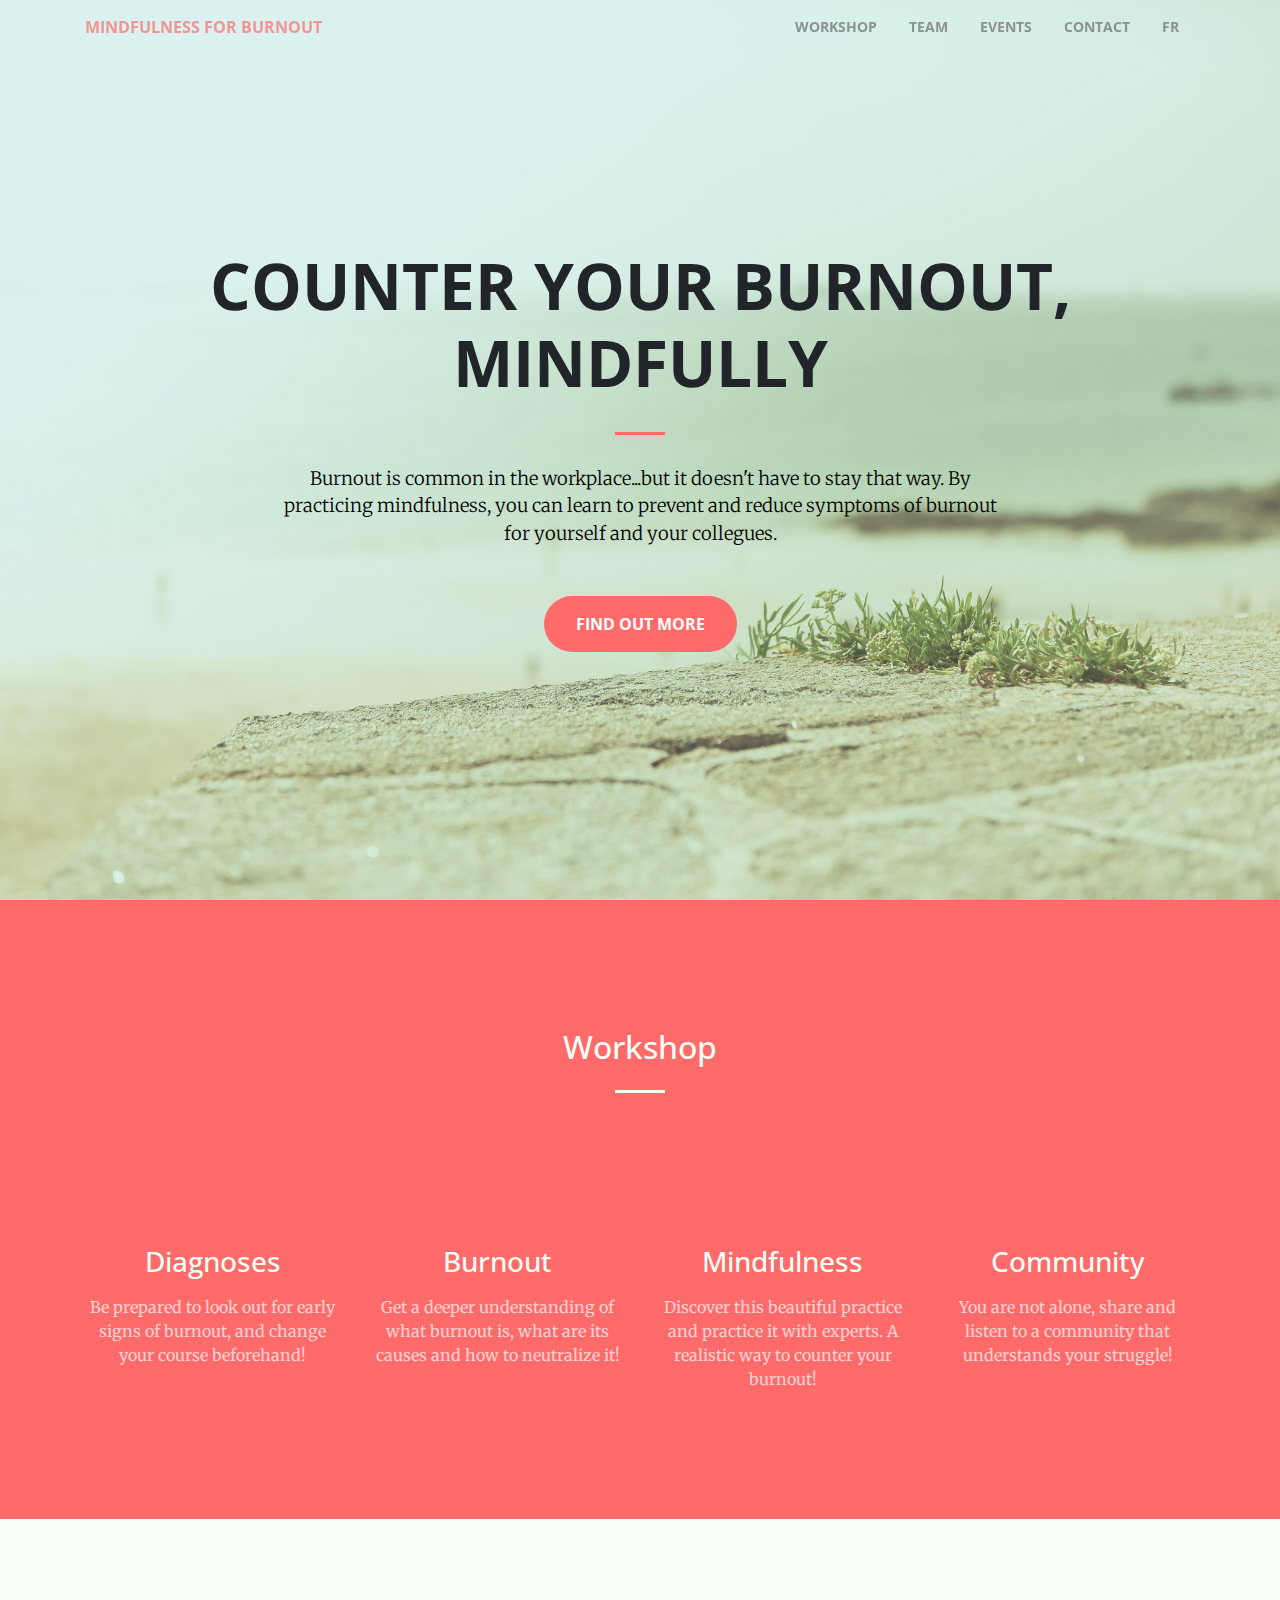
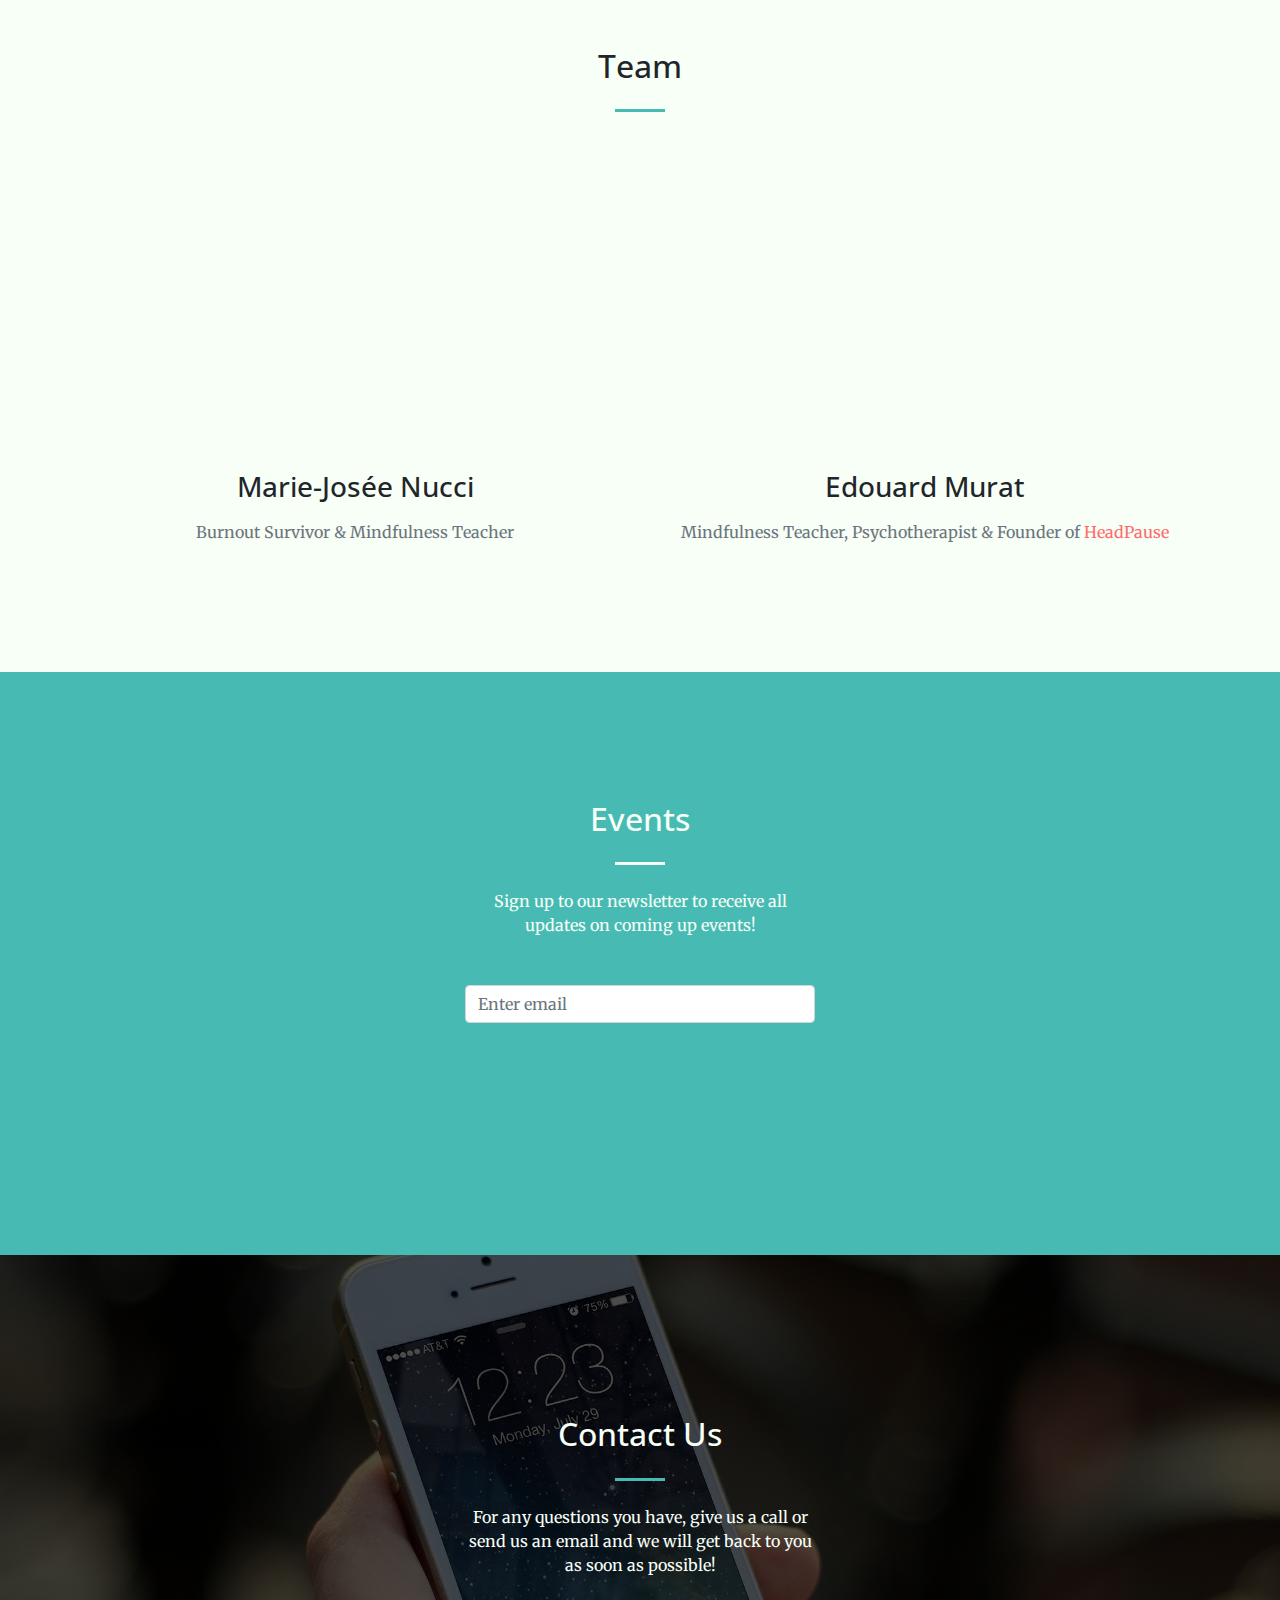
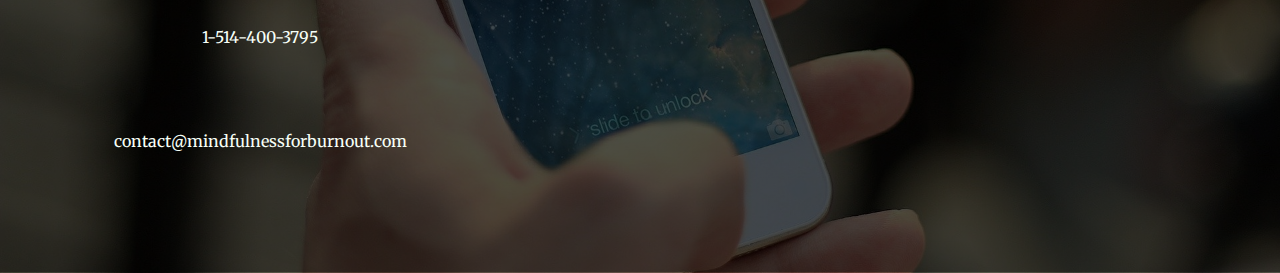
==== index-en.html @ 1970e6e6 "load team images async" ====
<!DOCTYPE html>
<html lang="en">

  <head>

    <meta charset="utf-8">
    <meta name="viewport" content="width=device-width, initial-scale=1, shrink-to-fit=no">
    <meta name="description" content="">
    <meta name="author" content="">

    <title>Mindfulness for Burnout</title>

    <!-- Bootstrap core CSS -->
    <link href="vendor/bootstrap/css/bootstrap.min.css" rel="stylesheet">

    <!- FontAwesome core CSS-->
    <link href="vendor/font-awesome/css/fontawesome-all.min.css" rel="stylesheet">

    <!-- Custom fonts for this template -->
    <link href='https://fonts.googleapis.com/css?family=Open+Sans:300italic,400italic,600italic,700italic,800italic,400,300,600,700,800' rel='stylesheet' type='text/css'>
    <link href='https://fonts.googleapis.com/css?family=Merriweather:400,300,300italic,400italic,700,700italic,900,900italic' rel='stylesheet' type='text/css'>

    <!-- Plugin CSS -->
    <link href="vendor/magnific-popup/magnific-popup.css" rel="stylesheet">

    <!-- Custom styles for this template -->
    <link href="css/all.min.css" rel="stylesheet">

  </head>

  <body id="page-top">

    <!-- Navigation -->
    <nav class="navbar navbar-expand-lg navbar-light fixed-top" id="mainNav">
      <div class="container">
        <a class="navbar-brand js-scroll-trigger" href="#page-top">Mindfulness For Burnout</a>
        <button class="navbar-toggler navbar-toggler-right" type="button" data-toggle="collapse" data-target="#navbarResponsive" aria-controls="navbarResponsive" aria-expanded="false" aria-label="Toggle navigation">
          <span class="navbar-toggler-icon"></span>
        </button>
        <div class="collapse navbar-collapse" id="navbarResponsive">
          <ul class="navbar-nav ml-auto">
            <li class="nav-item">
              <a class="nav-link js-scroll-trigger" href="#workshop">Workshop</a>
            </li>
            <li class="nav-item">
              <a class="nav-link js-scroll-trigger" href="#team">Team</a>
            </li>
            <li class="nav-item">
              <a class="nav-link js-scroll-trigger" href="#events">Events</a>
            </li>
            <li class="nav-item">
              <a class="nav-link js-scroll-trigger" href="#contact">Contact</a>
            </li>
            <li class="nav-item">
              <a class="nav-link js-scroll-trigger" href="/index.html">fr</a>
            </li>
          </ul>
        </div>
      </div>
    </nav>

    <header class="masthead text-center d-flex">
      <div class="container my-auto">
        <div class="row">
          <div class="col-lg-10 mx-auto">
            <h1 class="text-uppercase">
              <strong>Counter your burnout, mindfully</strong>
            </h1>
            <hr>
          </div>
          <div class="col-lg-8 mx-auto">
            <p class="mb-5 text-black">Burnout is common in the workplace...but it doesn't have to stay that way. By practicing mindfulness, you can learn to prevent and reduce symptoms of burnout for yourself and your collegues.</p>
            <a class="btn btn-primary btn-xl js-scroll-trigger sr-button" href="#workshop">Find Out More</a>
          </div>
        </div>
      </div>
    </header>

    <section id="workshop" class="bg-primary text-white">
      <div class="container">
        <div class="row">
          <div class="col-lg-12 text-center">
            <h2 class="section-heading">Workshop</h2>
            <hr class="my-4 light">
          </div>
        </div>
      </div>
      <div class="container">
        <div class="row">
          <div class="col-lg-3 col-md-6 text-center">
            <div class="service-box mt-5 mx-auto">
              <i class="fas fa-4x fa-diagnoses text-white mb-3 sr-icons"></i>
              <h3 class="mb-3">Diagnoses</h3>
              <p class="text-faded mb-0">Be prepared to look out for early signs of burnout, and change your course beforehand!</p>
            </div>
          </div>
          <div class="col-lg-3 col-md-6 text-center">
            <div class="service-box mt-5 mx-auto">
              <i class="fas fa-4x fa-burn text-white mb-3 sr-icons"></i>
              <h3 class="mb-3">Burnout</h3>
              <p class="text-faded mb-0">Get a deeper understanding of what burnout is, what are its causes and how to neutralize it!</p>
            </div>
          </div>
          <div class="col-lg-3 col-md-6 text-center">
            <div class="service-box mt-5 mx-auto">
              <i class="far fa-4x fa-dot-circle text-white mb-3 sr-icons"></i>
              <h3 class="mb-3">Mindfulness</h3>
              <p class="text-faded mb-0">Discover this beautiful practice and practice it with experts. A realistic way to counter your burnout!</p>
            </div>
          </div>
          <div class="col-lg-3 col-md-6 text-center">
            <div class="service-box mt-5 mx-auto">
              <i class="fas fa-4x fa-people-carry text-white mb-3 sr-icons"></i>
              <h3 class="mb-3">Community</h3>
              <p class="text-faded mb-0">You are not alone, share and listen to a community that understands your struggle!</p>
            </div>
          </div>
        </div>
      </div>
    </section>

    <section id="team" class="bg-light">
      <div class="container">
        <div class="row">
          <div class="col-lg-12 text-center">
            <h2 class="section-heading">Team</h2>
            <hr class="my-4 blue">
          </div>
        </div>
      </div>
      <div class="container">
        <div class="row">
          <div class="col-lg-6 text-center">
            <div class="mt-5 mx-auto">
              <img data-src="/img/team/marie-josee.jpg" class="lazyload mb-3 w-50 img-fluid rounded-circle sr-image"/>
              <h3 class="mb-3">Marie-Josée Nucci</h3>
              <p class="text-muted mb-0">Burnout Survivor & Mindfulness Teacher</p>
            </div>
          </div>
          <div class="col-lg-6 text-center">
            <div class="mt-5 mx-auto">
              <img data-src="/img/team/edouard.jpg" class="lazyload mb-3 w-50 img-fluid rounded-circle sr-image"/>
              <h3 class="mb-3">Edouard Murat</h3>
              <p class="text-muted mb-0">Mindfulness Teacher, Psychotherapist & Founder of <a href="https://www.headpause.com/index-en.html">HeadPause</a></p>
            </div>
          </div>
        </div>
      </div>
    </section>

    <section id="events" class="bg-blue text-white">
      <div class="container">
        <div class="row">
          <div class="col-lg-12 text-center">
            <h2 class="section-heading">Events</h2>
            <hr class="light my-4">
          </div>
        </div>
      </div>
      <div class="container">
        <div class="row">
          <div class="col-lg-4 mx-auto text-center">
            <form action="https://mindfulnessforburnout.us18.list-manage.com/subscribe/post?u=c93d64f5e05fe87773b7cc2e2&amp;id=0ba0c166b6" method="post" id="mc-embedded-subscribe-form" name="mc-embedded-subscribe-form" class="validate" target="_blank" novalidate>
              <div id="mc_embed_signup">
                <p class="mb-5">Sign up to our newsletter to receive all updates on coming up events!</p>
                <input type="email" value="" name="EMAIL" class="form-control mb-5" id="mce-EMAIL" placeholder="Enter email" required>
                <button type="submit" class="btn btn-light btn-xl sr-subscribe" name="suscribe" id="mc-embedded-subscribe">Subscribe</a>
              </div>
            </form>
          </div>
        </div>
      </div>
    </section>

    <section id="contact" class="footer bg-dark text-white">
      <div class="container">
        <div class="row">
          <div class="col-lg-4 mx-auto text-center">
            <h2 class="section-heading">Contact Us</h2>
            <hr class="my-4 blue">
            <p class="mb-5">For any questions you have, give us a call or send us an email and we will get back to you as soon as possible!</p>
          </div>
        </div>
        <div class="row">
          <script src="https://communicate.com/button.js" id="communicateJs" type="text/javascript"></script>
          <script type="text/javascript" class="communicateButton" defer >
             communicateButton = {
              id : "MJGMR57"
              , label : "Contact us via voice!"
              , size : "large"
              , color : "gamma"
              }
          </script>
          <div class="col-lg-4 mr-auto text-center">
            <p>1-514-400-3795</p>
            <i class="fas fa-envelope-open fa-3x mb-3 sr-contact"></i>
            <p>
              <a class="text-white" href="mailto:contact@mindfulnessforburnout.com">contact@mindfulnessforburnout.com</a>
            </p>
          </div>
        </div>
      </div>
    </section>

    <!-- Bootstrap core JavaScript -->
    <script src="vendor/jquery/jquery.min.js"></script>
    <script src="vendor/bootstrap/js/bootstrap.bundle.min.js"></script>

    <!-- Plugin JavaScript -->
    <script src="vendor/jquery-easing/jquery.easing.min.js"></script>
    <script src="vendor/scrollreveal/scrollreveal.min.js"></script>
    <script src="vendor/magnific-popup/jquery.magnific-popup.min.js"></script>

    <!-- Custom scripts for this template -->
    <script src="js/all.min.js"></script>

  </body>

</html>
---- css/all.min.css ----
body,html{width:100%;height:100%}body{font-family:merriweather,helvetica neue,Arial,sans-serif}hr{max-width:50px;border-width:3px;border-color:#ff6b6b}hr.light{border-color:#f7fff7}hr.blue{border-color:#47bbb3}a{color:#ff6b6b;-webkit-transition:all .2s;-moz-transition:all .2s;transition:all .2s}a:hover{color:#ff6b6b}h1,h2,h3,h4,h5,h6{font-family:open sans,helvetica neue,Arial,sans-serif}.bg-primary{background-color:#ff6b6b!important}.bg-light{background-color:#f7fff7!important}.bg-dark{background-color:#434c55!important}.bg-blue{background-color:#47bbb3!important}.text-faded{color:rgba(255,255,255,.7)}section{padding:8rem 0}.section-heading{margin-top:0}::-moz-selection{color:#f7fff7;background:#434c55;text-shadow:none}::selection{color:#f7fff7;background:#434c55;text-shadow:none}img::selection{color:#f7fff7;background:transparent}img::-moz-selection{color:#f7fff7;background:transparent}#mainNav{border-bottom:1px solid rgba(33,37,41,.1);background-color:#f7fff7;font-family:open sans,helvetica neue,Arial,sans-serif;-webkit-transition:all .2s;-moz-transition:all .2s;transition:all .2s}#mainNav .navbar-brand{font-weight:700;font-size:1rem;text-transform:uppercase;color:#ff6b6b;font-family:open sans,helvetica neue,Arial,sans-serif}#mainNav .navbar-brand:focus,#mainNav .navbar-brand:hover{color:#ff6b6b}#mainNav .navbar-nav>li.nav-item>a.nav-link,#mainNav .navbar-nav>li.nav-item>a.nav-link:focus{font-size:.9rem;font-weight:700;text-transform:uppercase;color:#434c55}#mainNav .navbar-nav>li.nav-item>a.nav-link:hover,#mainNav .navbar-nav>li.nav-item>a.nav-link:focus:hover{color:#ff6b6b}#mainNav .navbar-nav>li.nav-item>a.nav-link.active,#mainNav .navbar-nav>li.nav-item>a.nav-link:focus.active{color:#ff6b6b!important;background-color:transparent}#mainNav .navbar-nav>li.nav-item>a.nav-link.active:hover,#mainNav .navbar-nav>li.nav-item>a.nav-link:focus.active:hover{background-color:transparent}@media(min-width:992px){#mainNav{border-color:transparent;background-color:transparent}#mainNav .navbar-brand{color:rgba(255,107,107,.7)}#mainNav .navbar-brand:focus,#mainNav .navbar-brand:hover{color:#ee4b28}#mainNav .navbar-nav>li.nav-item>a.nav-link{padding:.5rem 1rem}#mainNav .navbar-nav>li.nav-item>a.nav-link,#mainNav .navbar-nav>li.nav-item>a.nav-link:focus{color:rgba(107,107,107,.7)}#mainNav .navbar-nav>li.nav-item>a.nav-link:hover,#mainNav .navbar-nav>li.nav-item>a.nav-link:focus:hover{color:#ee4b28}#mainNav.navbar-shrink{border-bottom:1px solid rgba(33,37,41,.1);background-color:#f7fff7}#mainNav.navbar-shrink .navbar-brand{color:#ff6b6b}#mainNav.navbar-shrink .navbar-brand:focus,#mainNav.navbar-shrink .navbar-brand:hover{color:#ee4b28}#mainNav.navbar-shrink .navbar-nav>li.nav-item>a.nav-link,#mainNav.navbar-shrink .navbar-nav>li.nav-item>a.nav-link:focus{color:#434c55}#mainNav.navbar-shrink .navbar-nav>li.nav-item>a.nav-link:hover,#mainNav.navbar-shrink .navbar-nav>li.nav-item>a.nav-link:focus:hover{color:#ff6b6b}}header.masthead{padding-top:10rem;padding-bottom:calc(10rem - 56px);background:linear-gradient( rgba(71,187,179,.2),rgba(71,187,179,.2) ),url(../img/header.jpg);background-position:center center;-webkit-background-size:cover;-moz-background-size:cover;-o-background-size:cover;background-size:cover}header.masthead hr{margin-top:30px;margin-bottom:30px}header.masthead h1{font-size:2rem}header.masthead p{font-weight:300}@media(min-width:768px){header.masthead p{font-size:1.15rem}#mainNav.navbar-brand{font-size:1.25rem}}@media(min-width:992px){header.masthead{height:100vh;min-height:650px;padding-top:0;padding-bottom:0}header.masthead h1{font-size:3rem}}@media(min-width:1200px){header.masthead h1{font-size:4rem}}.footer{padding-top:10rem;padding-bottom:calc(10rem - 56px);background:linear-gradient( rgba(0,0,0,.7),rgba(0,0,0,.7) ),url(../img/footer.jpg);background-position:center center;-webkit-background-size:cover;-moz-background-size:cover;-o-background-size:cover;background-size:cover}.service-box{max-width:400px}.text-primary{color:#ff6b6b!important}.text-white{color:#f7fff7!important}.text-black{color:#000!important}.btn{font-weight:700;text-transform:uppercase;border:0;border-radius:300px!important;-webkit-appearance:button-bevel!important;font-family:open sans,helvetica neue,Arial,sans-serif}.btn-xl{padding:1rem 2rem}.btn-primary{background-color:#ff6b6b;border-color:#ff6b6b}.btn-primary:hover,.btn-primary:focus,.btn-primary:active{color:#f7fff7;background-color:#ee4b28!important}.btn-primary:active,.btn-primary:focus{box-shadow:0 0 0 .2rem rgba(240,95,64,.5)!important}
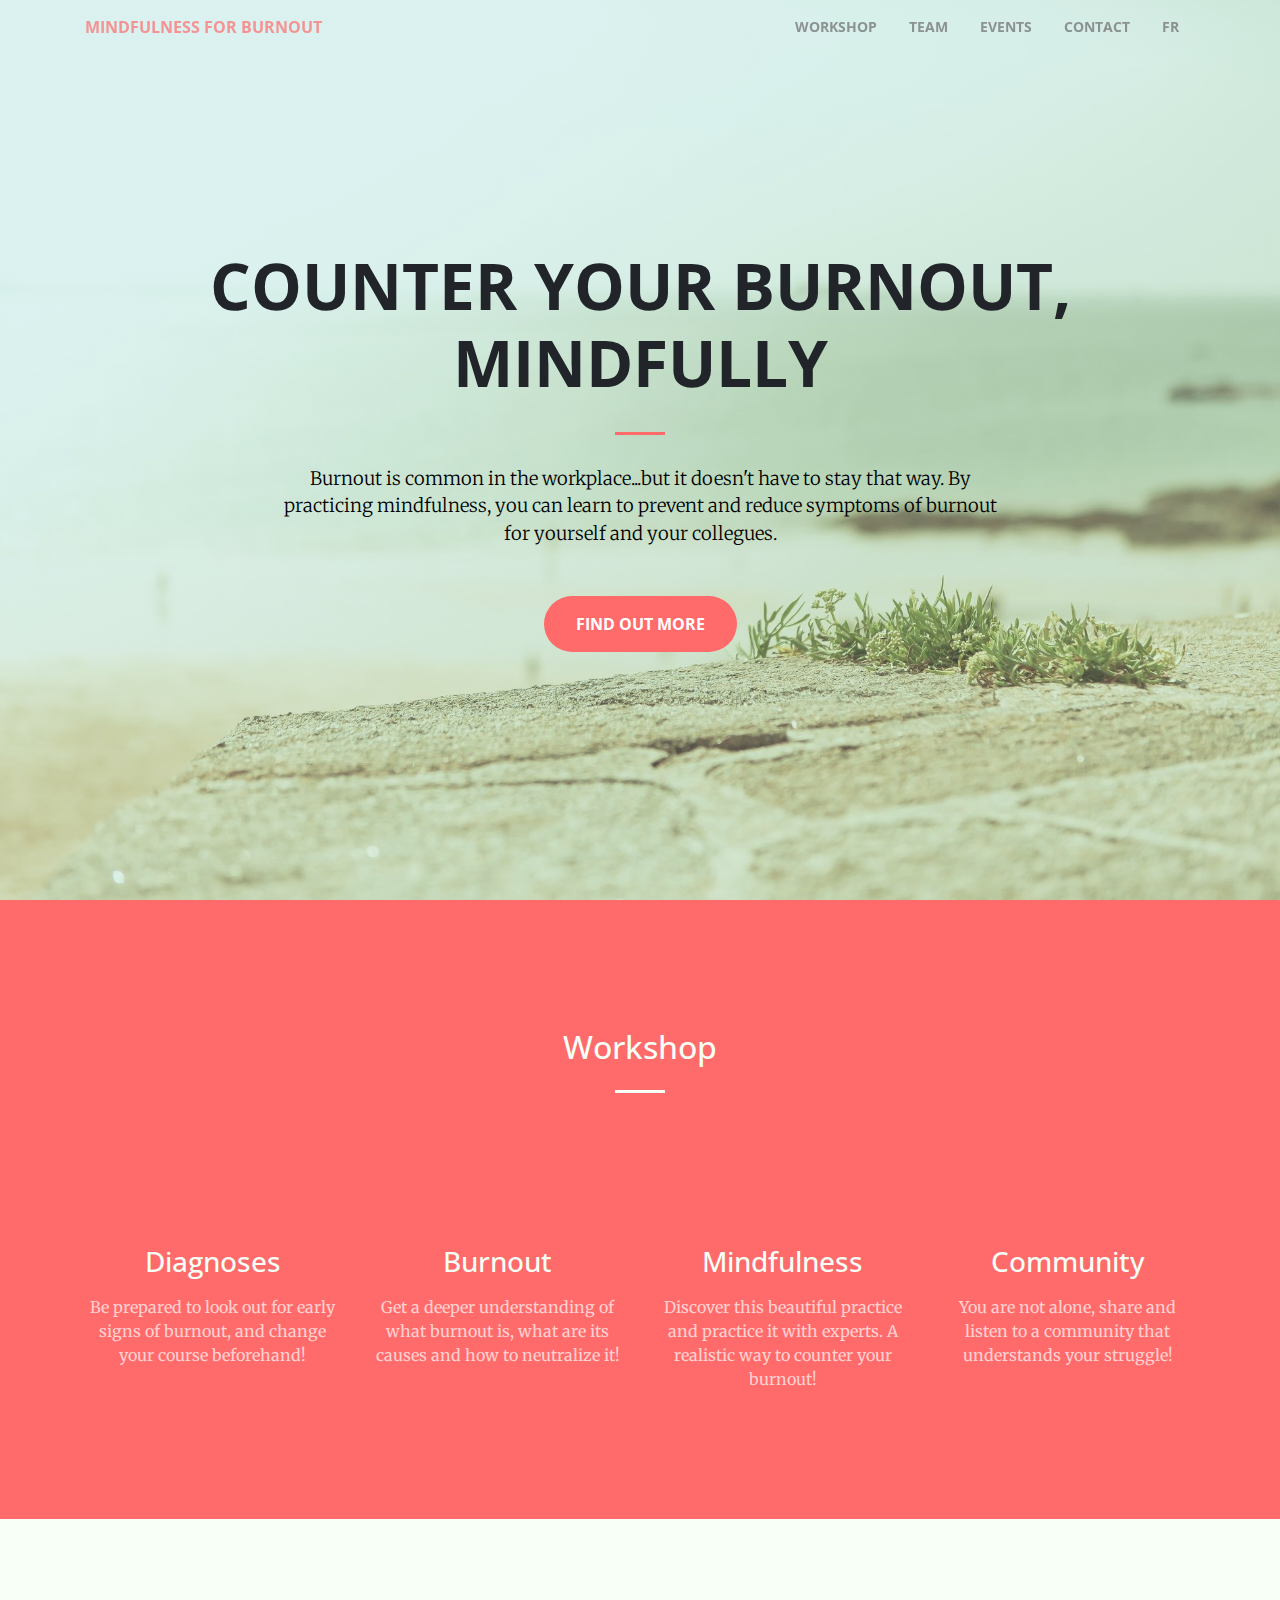
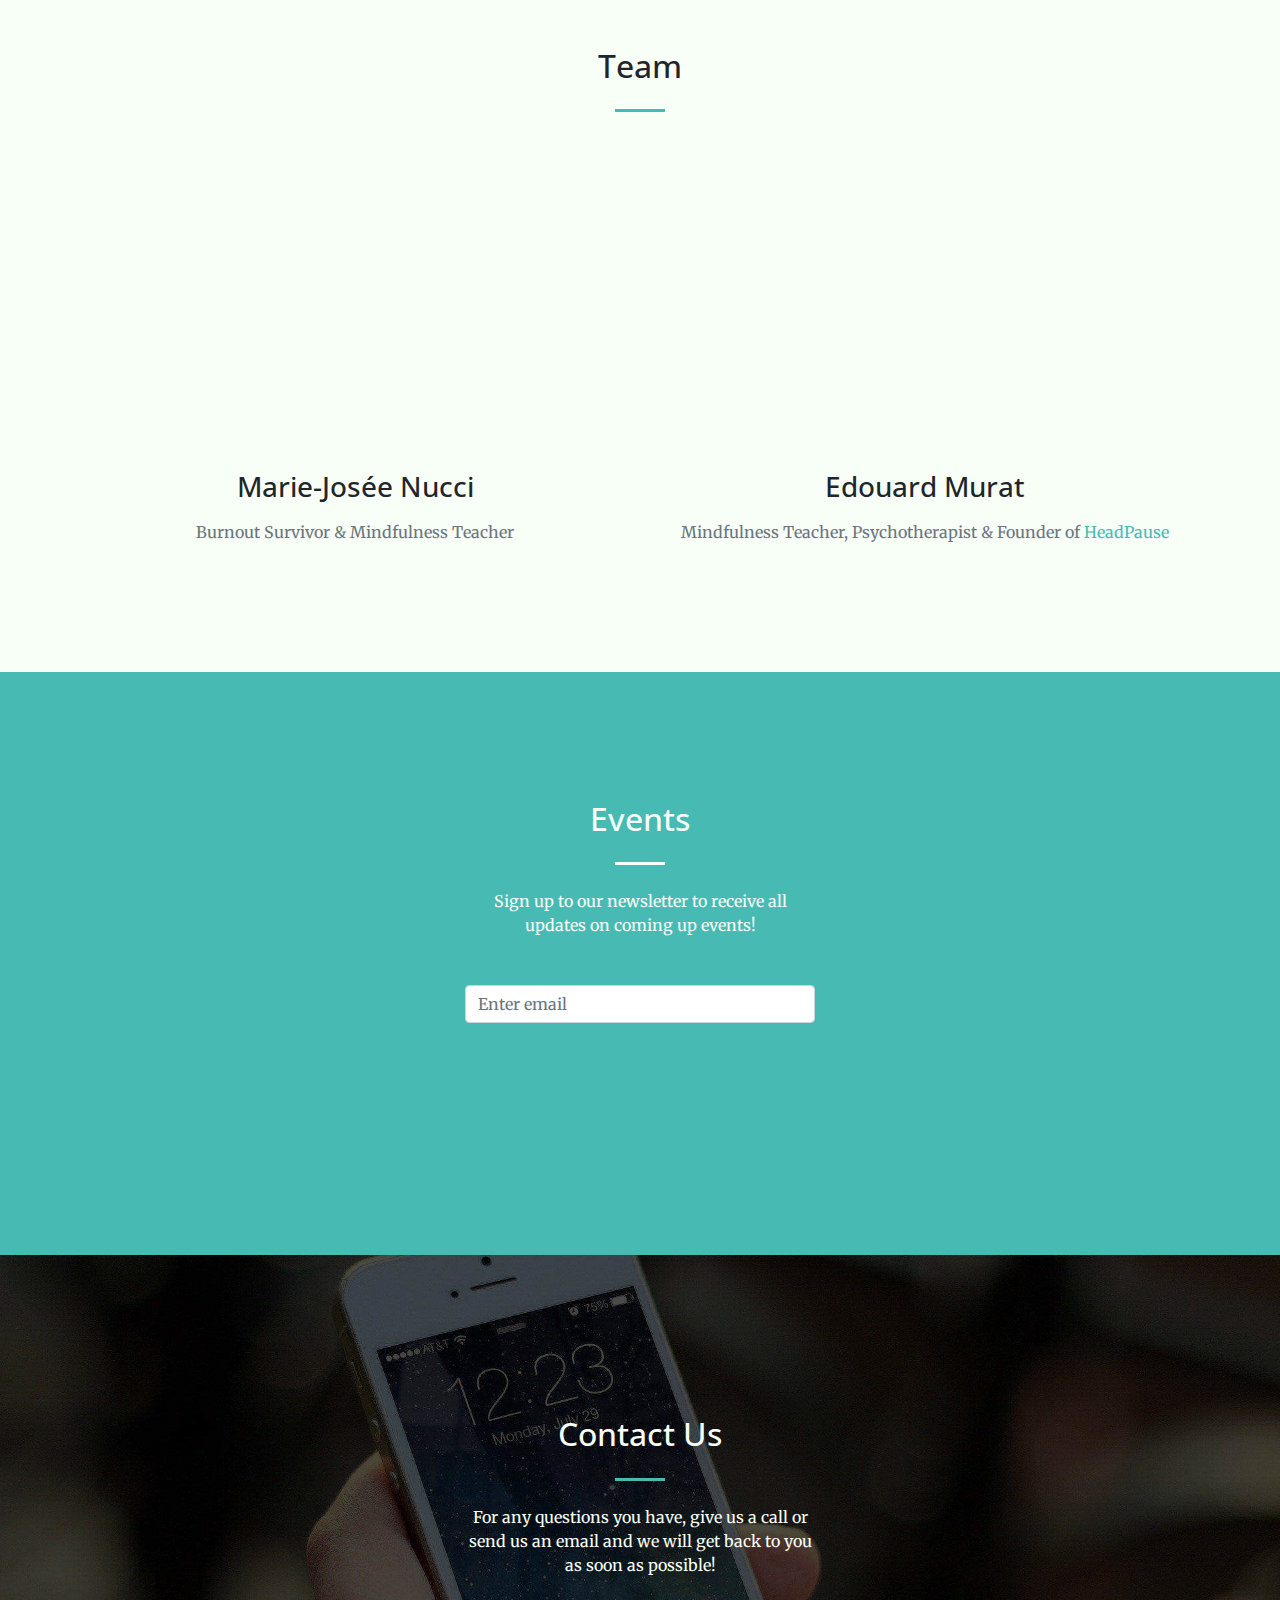
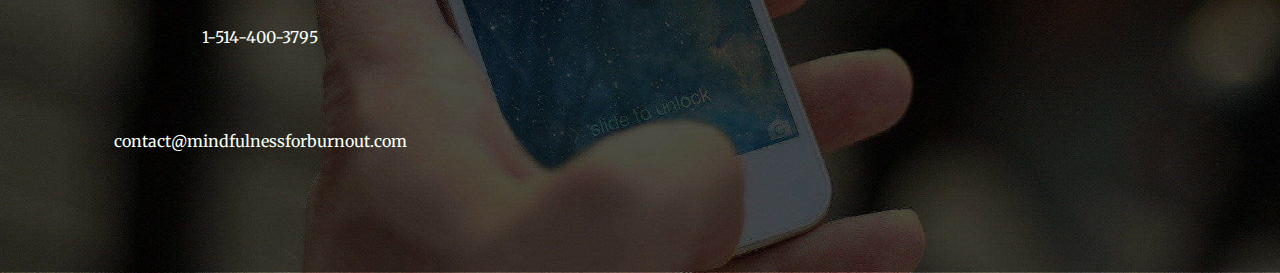
==== commit 666e4902: "Change headpause link to blue colorgit status" ====
--- a/index-en.html
+++ b/index-en.html
@@ -13,9 +13,6 @@
     <!-- Bootstrap core CSS -->
     <link href="vendor/bootstrap/css/bootstrap.min.css" rel="stylesheet">
 
-    <!- FontAwesome core CSS-->
-    <link href="vendor/font-awesome/css/fontawesome-all.min.css" rel="stylesheet">
-
     <!-- Custom fonts for this template -->
     <link href='https://fonts.googleapis.com/css?family=Open+Sans:300italic,400italic,600italic,700italic,800italic,400,300,600,700,800' rel='stylesheet' type='text/css'>
     <link href='https://fonts.googleapis.com/css?family=Merriweather:400,300,300italic,400italic,700,700italic,900,900italic' rel='stylesheet' type='text/css'>
@@ -24,7 +21,7 @@
     <link href="vendor/magnific-popup/magnific-popup.css" rel="stylesheet">
 
     <!-- Custom styles for this template -->
-    <link href="css/all.min.css" rel="stylesheet">
+    <link href="css/header.min.css" rel="stylesheet">
 
   </head>
 
@@ -141,7 +138,7 @@
             <div class="mt-5 mx-auto">
               <img data-src="/img/team/edouard.jpg" class="lazyload mb-3 w-50 img-fluid rounded-circle sr-image"/>
               <h3 class="mb-3">Edouard Murat</h3>
-              <p class="text-muted mb-0">Mindfulness Teacher, Psychotherapist & Founder of <a href="https://www.headpause.com/index-en.html">HeadPause</a></p>
+              <p class="text-muted mb-0">Mindfulness Teacher, Psychotherapist & Founder of <a class="blue" href="https://www.headpause.com/index-en.html">HeadPause</a></p>
             </div>
           </div>
         </div>
@@ -201,6 +198,12 @@
         </div>
       </div>
     </section>
+    
+    <!- FontAwesome core CSS-->
+    <link href="vendor/font-awesome/css/fontawesome-all.min.css" rel="stylesheet">
+
+    <!-- Custom styles for this template -->
+    <link href="css/footer.min.css" rel="stylesheet">
 
     <!-- Bootstrap core JavaScript -->
     <script src="vendor/jquery/jquery.min.js"></script>
--- a/css/header.min.css
+++ b/css/header.min.css
@@ -0,0 +1 @@
+body,html{width:100%;height:100%}body{font-family:merriweather,helvetica neue,Arial,sans-serif}hr{max-width:50px;border-width:3px;border-color:#ff6b6b}hr.light{border-color:#f7fff7}hr.blue{border-color:#47bbb3}a{color:#ff6b6b;-webkit-transition:all .2s;-moz-transition:all .2s;transition:all .2s}a:hover{color:#ff6b6b}a.blue{color:#47bbb3}h1,h2,h3,h4,h5,h6{font-family:open sans,helvetica neue,Arial,sans-serif}.bg-primary{background-color:#ff6b6b!important}.bg-light{background-color:#f7fff7!important}.bg-dark{background-color:#434c55!important}.bg-blue{background-color:#47bbb3!important}.text-faded{color:rgba(255,255,255,.7)}section{padding:8rem 0}.section-heading{margin-top:0}::-moz-selection{color:#f7fff7;background:#434c55;text-shadow:none}::selection{color:#f7fff7;background:#434c55;text-shadow:none}img::selection{color:#f7fff7;background:transparent}img::-moz-selection{color:#f7fff7;background:transparent}#mainNav{border-bottom:1px solid rgba(33,37,41,.1);background-color:#f7fff7;font-family:open sans,helvetica neue,Arial,sans-serif;-webkit-transition:all .2s;-moz-transition:all .2s;transition:all .2s}#mainNav .navbar-brand{font-weight:700;font-size:1rem;text-transform:uppercase;color:#ff6b6b;font-family:open sans,helvetica neue,Arial,sans-serif}#mainNav .navbar-brand:focus,#mainNav .navbar-brand:hover{color:#ff6b6b}#mainNav .navbar-nav>li.nav-item>a.nav-link,#mainNav .navbar-nav>li.nav-item>a.nav-link:focus{font-size:.9rem;font-weight:700;text-transform:uppercase;color:#434c55}#mainNav .navbar-nav>li.nav-item>a.nav-link:hover,#mainNav .navbar-nav>li.nav-item>a.nav-link:focus:hover{color:#ff6b6b}#mainNav .navbar-nav>li.nav-item>a.nav-link.active,#mainNav .navbar-nav>li.nav-item>a.nav-link:focus.active{color:#ff6b6b!important;background-color:transparent}#mainNav .navbar-nav>li.nav-item>a.nav-link.active:hover,#mainNav .navbar-nav>li.nav-item>a.nav-link:focus.active:hover{background-color:transparent}@media(min-width:992px){#mainNav{border-color:transparent;background-color:transparent}#mainNav .navbar-brand{color:rgba(255,107,107,.7)}#mainNav .navbar-brand:focus,#mainNav .navbar-brand:hover{color:#ee4b28}#mainNav .navbar-nav>li.nav-item>a.nav-link{padding:.5rem 1rem}#mainNav .navbar-nav>li.nav-item>a.nav-link,#mainNav .navbar-nav>li.nav-item>a.nav-link:focus{color:rgba(107,107,107,.7)}#mainNav .navbar-nav>li.nav-item>a.nav-link:hover,#mainNav .navbar-nav>li.nav-item>a.nav-link:focus:hover{color:#ee4b28}#mainNav.navbar-shrink{border-bottom:1px solid rgba(33,37,41,.1);background-color:#f7fff7}#mainNav.navbar-shrink .navbar-brand{color:#ff6b6b}#mainNav.navbar-shrink .navbar-brand:focus,#mainNav.navbar-shrink .navbar-brand:hover{color:#ee4b28}#mainNav.navbar-shrink .navbar-nav>li.nav-item>a.nav-link,#mainNav.navbar-shrink .navbar-nav>li.nav-item>a.nav-link:focus{color:#434c55}#mainNav.navbar-shrink .navbar-nav>li.nav-item>a.nav-link:hover,#mainNav.navbar-shrink .navbar-nav>li.nav-item>a.nav-link:focus:hover{color:#ff6b6b}}header.masthead{padding-top:10rem;padding-bottom:calc(10rem - 56px);background:linear-gradient( rgba(71,187,179,.2),rgba(71,187,179,.2) ),url(../img/header.jpg);background-position:center center;-webkit-background-size:cover;-moz-background-size:cover;-o-background-size:cover;background-size:cover}header.masthead hr{margin-top:30px;margin-bottom:30px}header.masthead h1{font-size:2rem}header.masthead p{font-weight:300}@media(min-width:768px){header.masthead p{font-size:1.15rem}#mainNav.navbar-brand{font-size:1.25rem}}@media(min-width:992px){header.masthead{height:100vh;min-height:650px;padding-top:0;padding-bottom:0}header.masthead h1{font-size:3rem}}@media(min-width:1200px){header.masthead h1{font-size:4rem}}.service-box{max-width:400px}.text-primary{color:#ff6b6b!important}.text-white{color:#f7fff7!important}.text-black{color:#000!important}.btn{font-weight:700;text-transform:uppercase;border:0;border-radius:300px!important;-webkit-appearance:button-bevel!important;font-family:open sans,helvetica neue,Arial,sans-serif}.btn-xl{padding:1rem 2rem}.btn-primary{background-color:#ff6b6b;border-color:#ff6b6b}.btn-primary:hover,.btn-primary:focus,.btn-primary:active{color:#f7fff7;background-color:#ee4b28!important}.btn-primary:active,.btn-primary:focus{box-shadow:0 0 0 .2rem rgba(240,95,64,.5)!important}--- a/css/footer.min.css
+++ b/css/footer.min.css
@@ -0,0 +1 @@
+.footer{padding-top:10rem;padding-bottom:calc(10rem - 56px);background:linear-gradient( rgba(0,0,0,.7),rgba(0,0,0,.7) ),url(../img/footer.jpg);background-position:center center;-webkit-background-size:cover;-moz-background-size:cover;-o-background-size:cover;background-size:cover}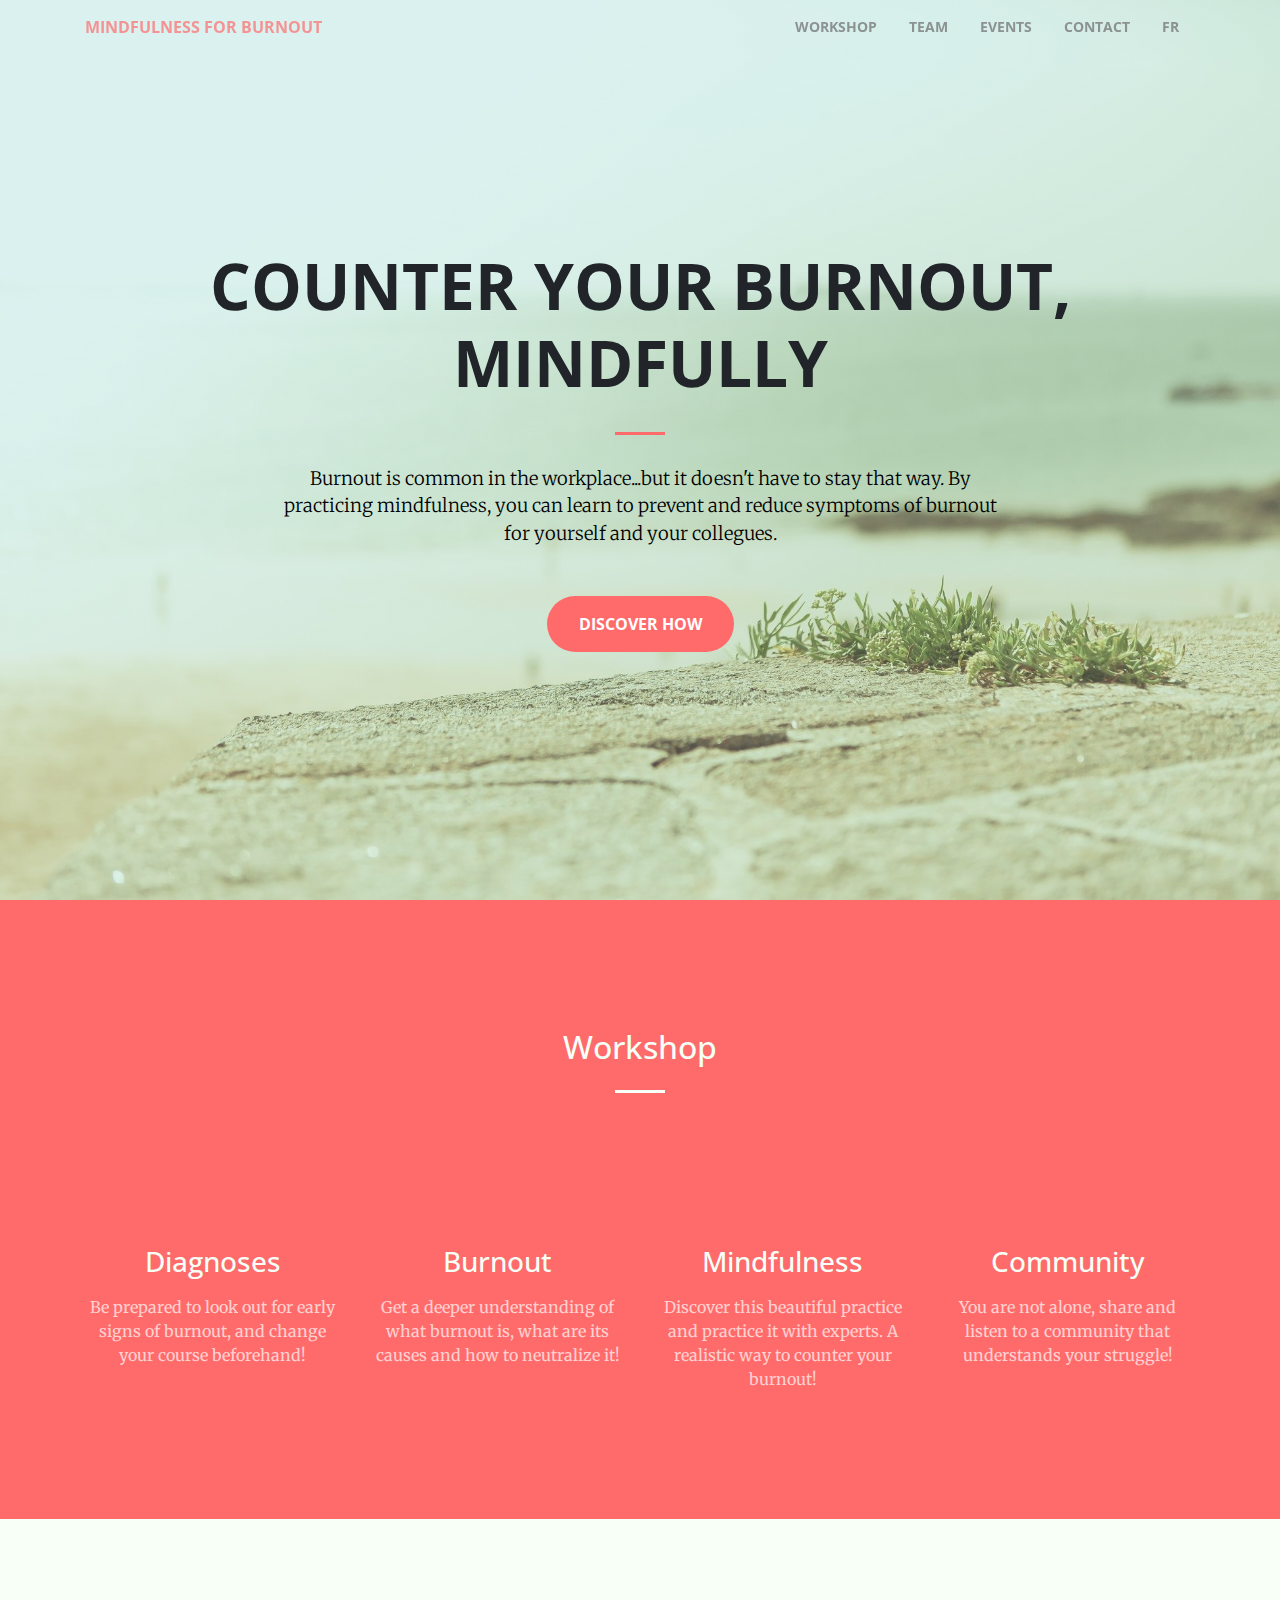
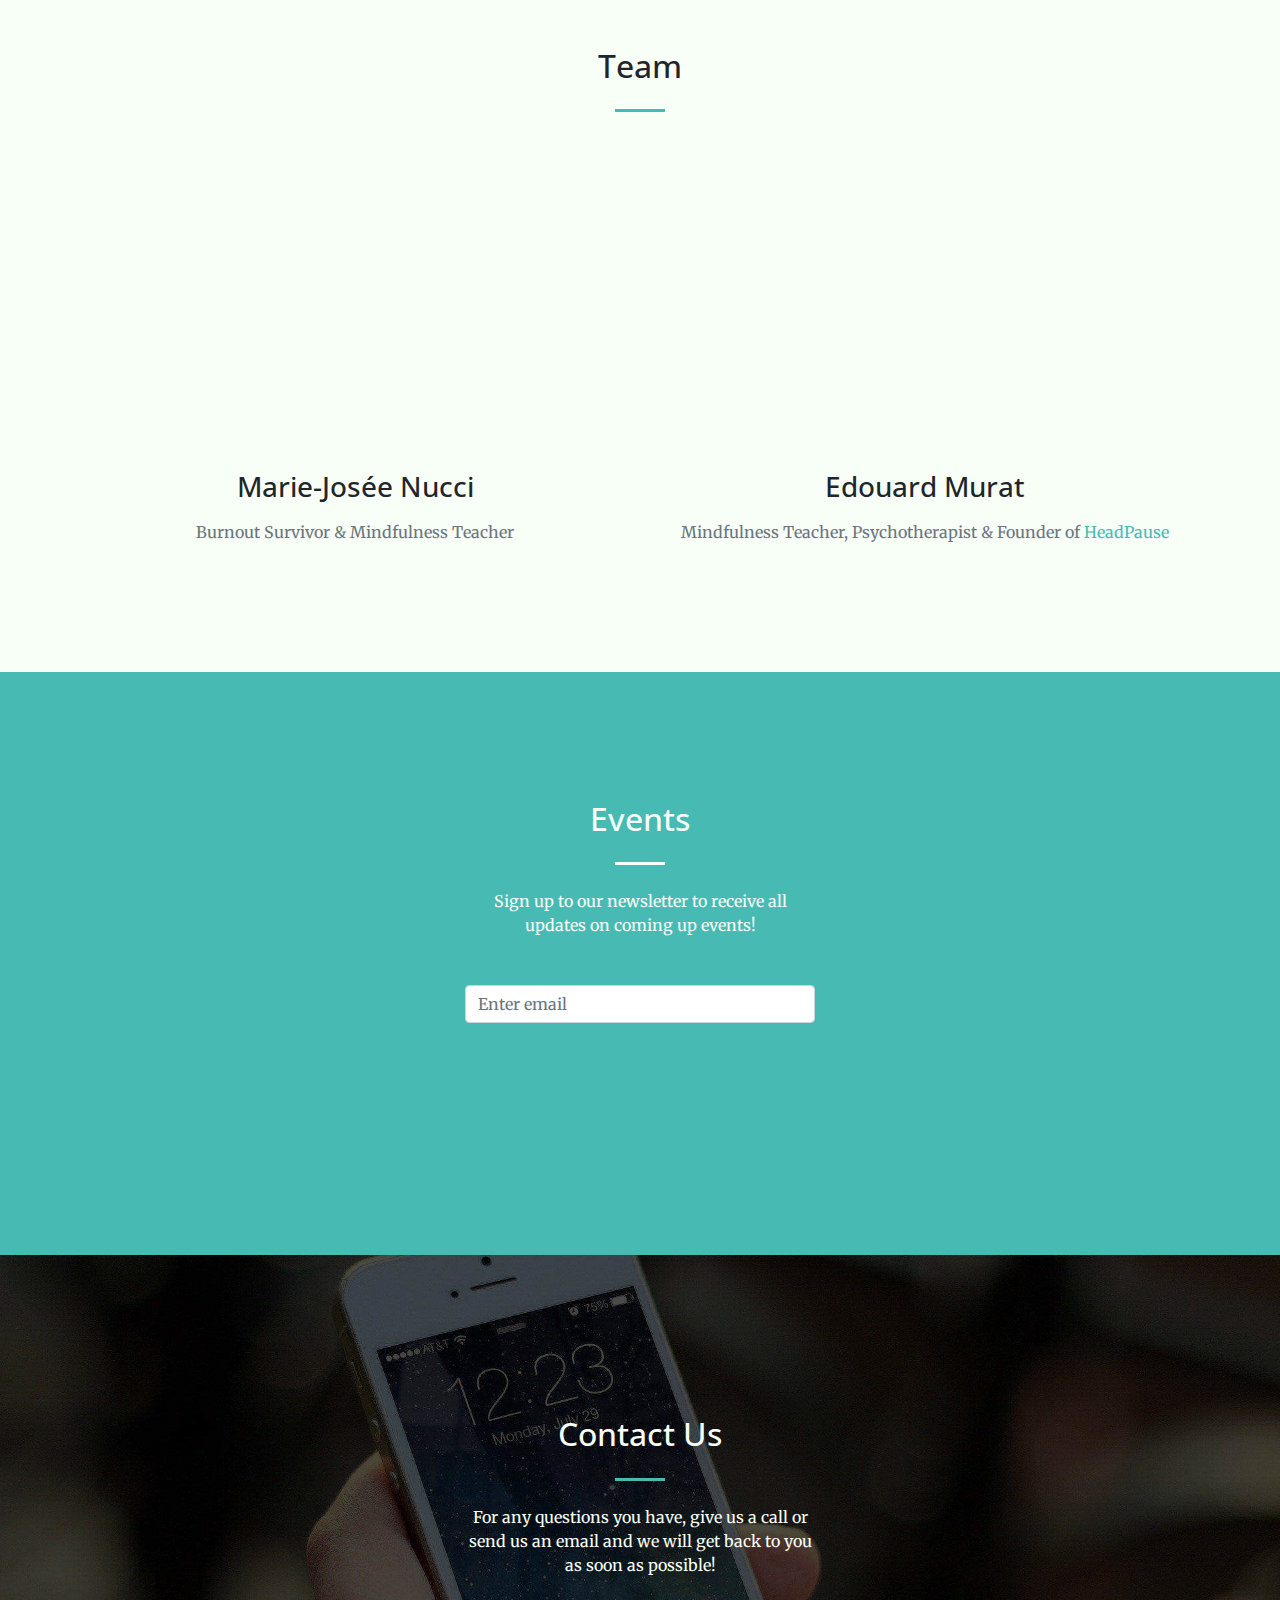
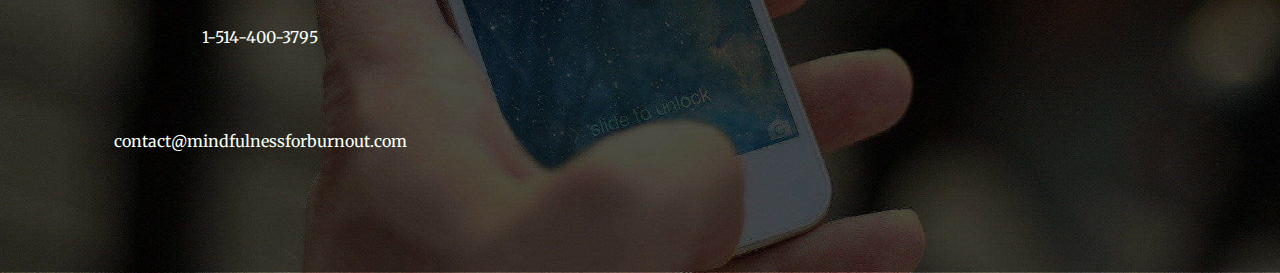
==== commit 1a5c7e17: "Change main button to 'Discover How'" ====
--- a/index-en.html
+++ b/index-en.html
@@ -67,7 +67,7 @@
           </div>
           <div class="col-lg-8 mx-auto">
             <p class="mb-5 text-black">Burnout is common in the workplace...but it doesn't have to stay that way. By practicing mindfulness, you can learn to prevent and reduce symptoms of burnout for yourself and your collegues.</p>
-            <a class="btn btn-primary btn-xl js-scroll-trigger sr-button" href="#workshop">Find Out More</a>
+            <a class="btn btn-primary btn-xl js-scroll-trigger sr-button" href="#workshop">Discover How</a>
           </div>
         </div>
       </div>
@@ -198,7 +198,7 @@
         </div>
       </div>
     </section>
-    
+
     <!- FontAwesome core CSS-->
     <link href="vendor/font-awesome/css/fontawesome-all.min.css" rel="stylesheet">
 
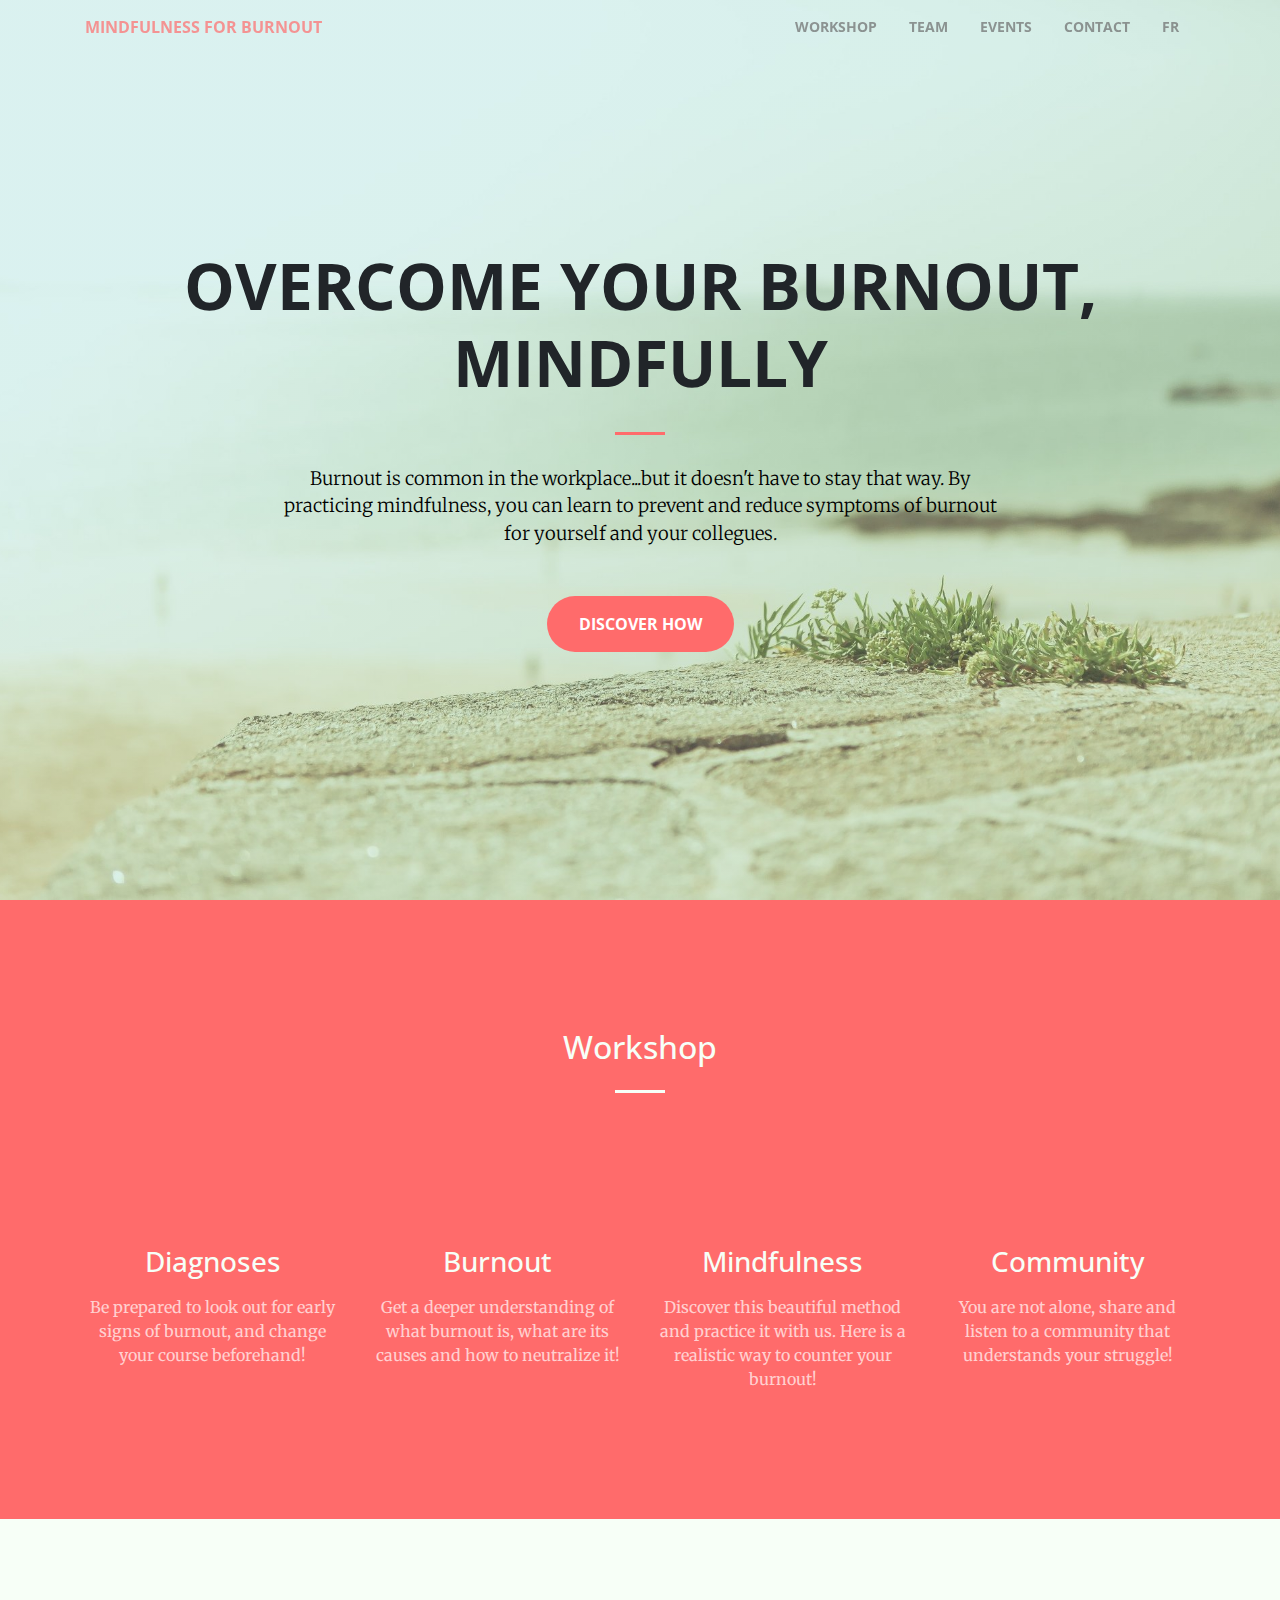
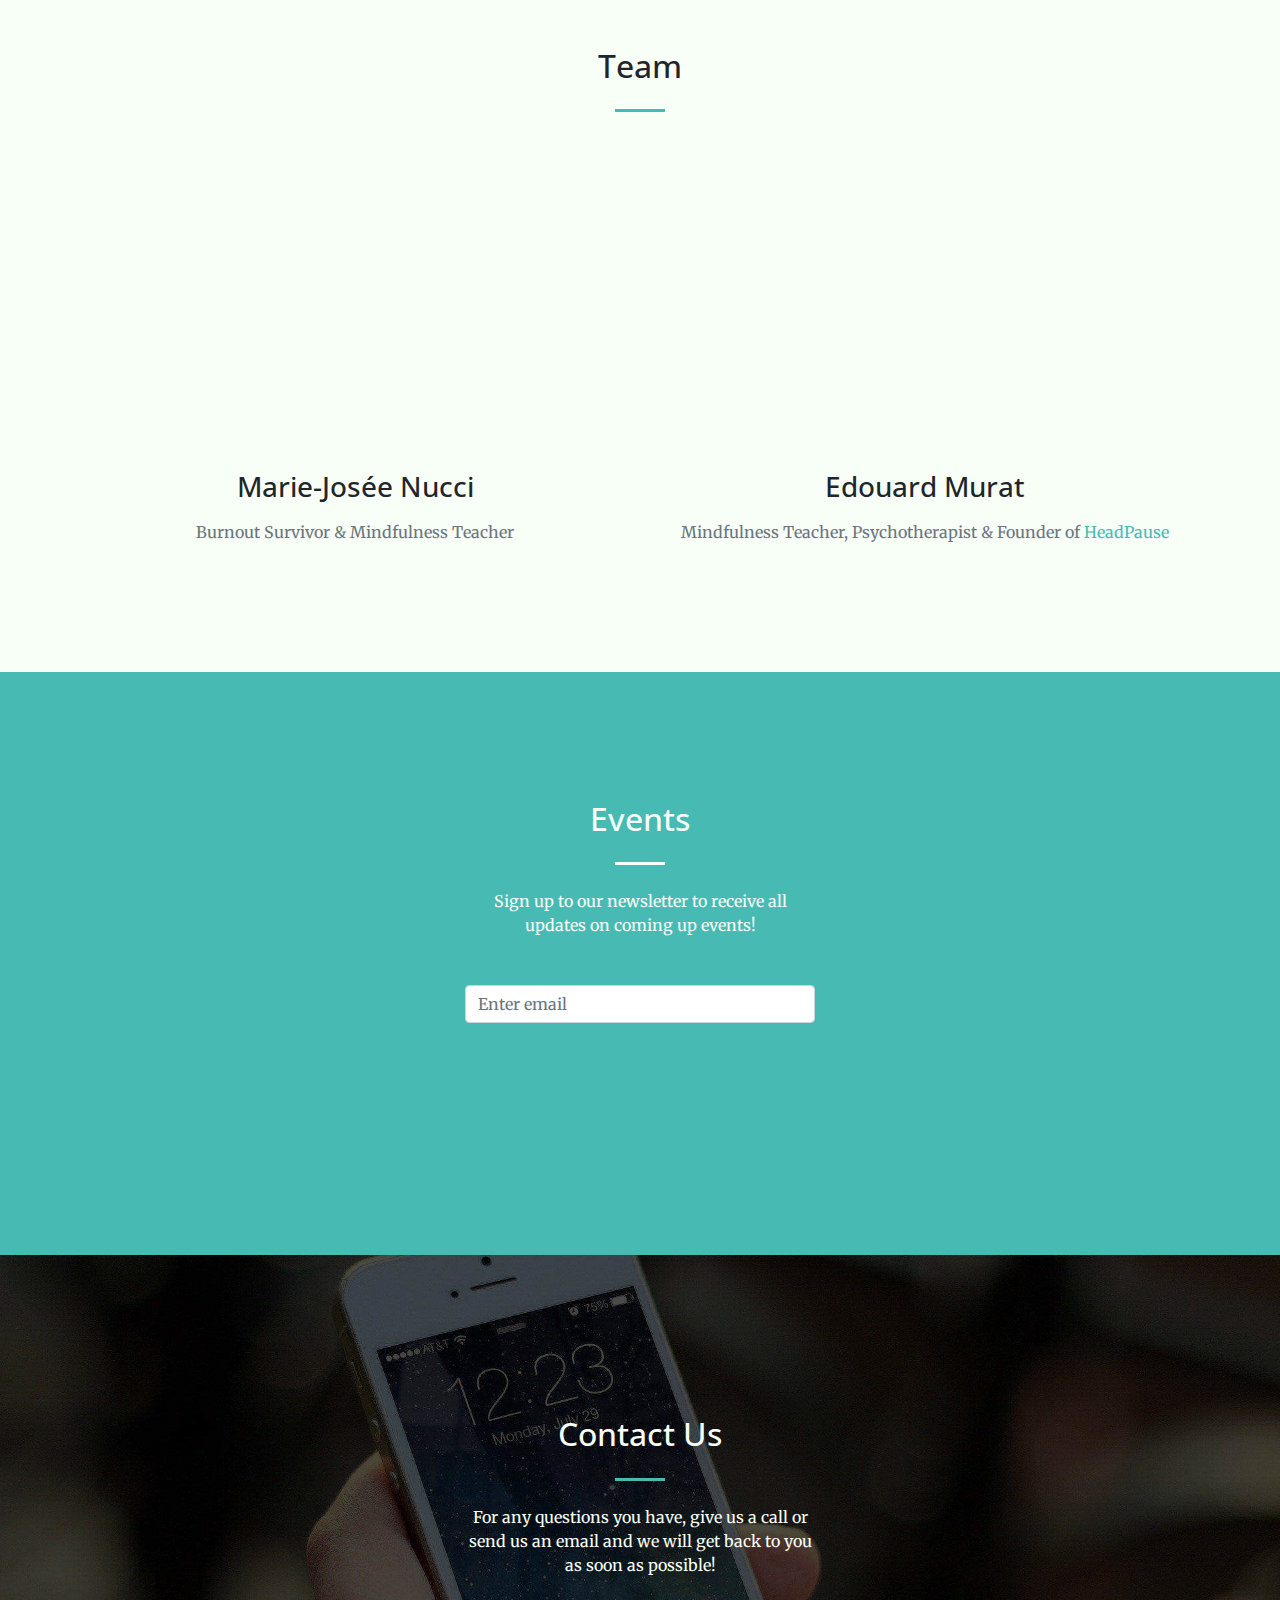
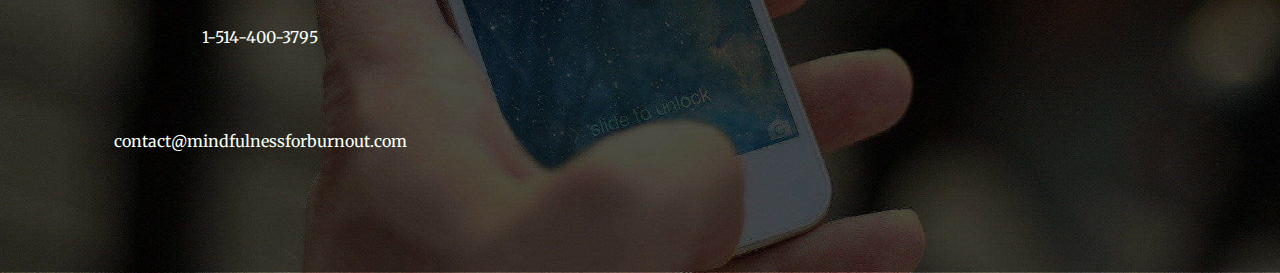
==== commit 88cebbb1: "Tweaks words used for descriptions" ====
--- a/index-en.html
+++ b/index-en.html
@@ -61,7 +61,7 @@
         <div class="row">
           <div class="col-lg-10 mx-auto">
             <h1 class="text-uppercase">
-              <strong>Counter your burnout, mindfully</strong>
+              <strong>Overcome your burnout, mindfully</strong>
             </h1>
             <hr>
           </div>
@@ -102,7 +102,7 @@
             <div class="service-box mt-5 mx-auto">
               <i class="far fa-4x fa-dot-circle text-white mb-3 sr-icons"></i>
               <h3 class="mb-3">Mindfulness</h3>
-              <p class="text-faded mb-0">Discover this beautiful practice and practice it with experts. A realistic way to counter your burnout!</p>
+              <p class="text-faded mb-0">Discover this beautiful method and practice it with us. Here is a realistic way to counter your burnout!</p>
             </div>
           </div>
           <div class="col-lg-3 col-md-6 text-center">
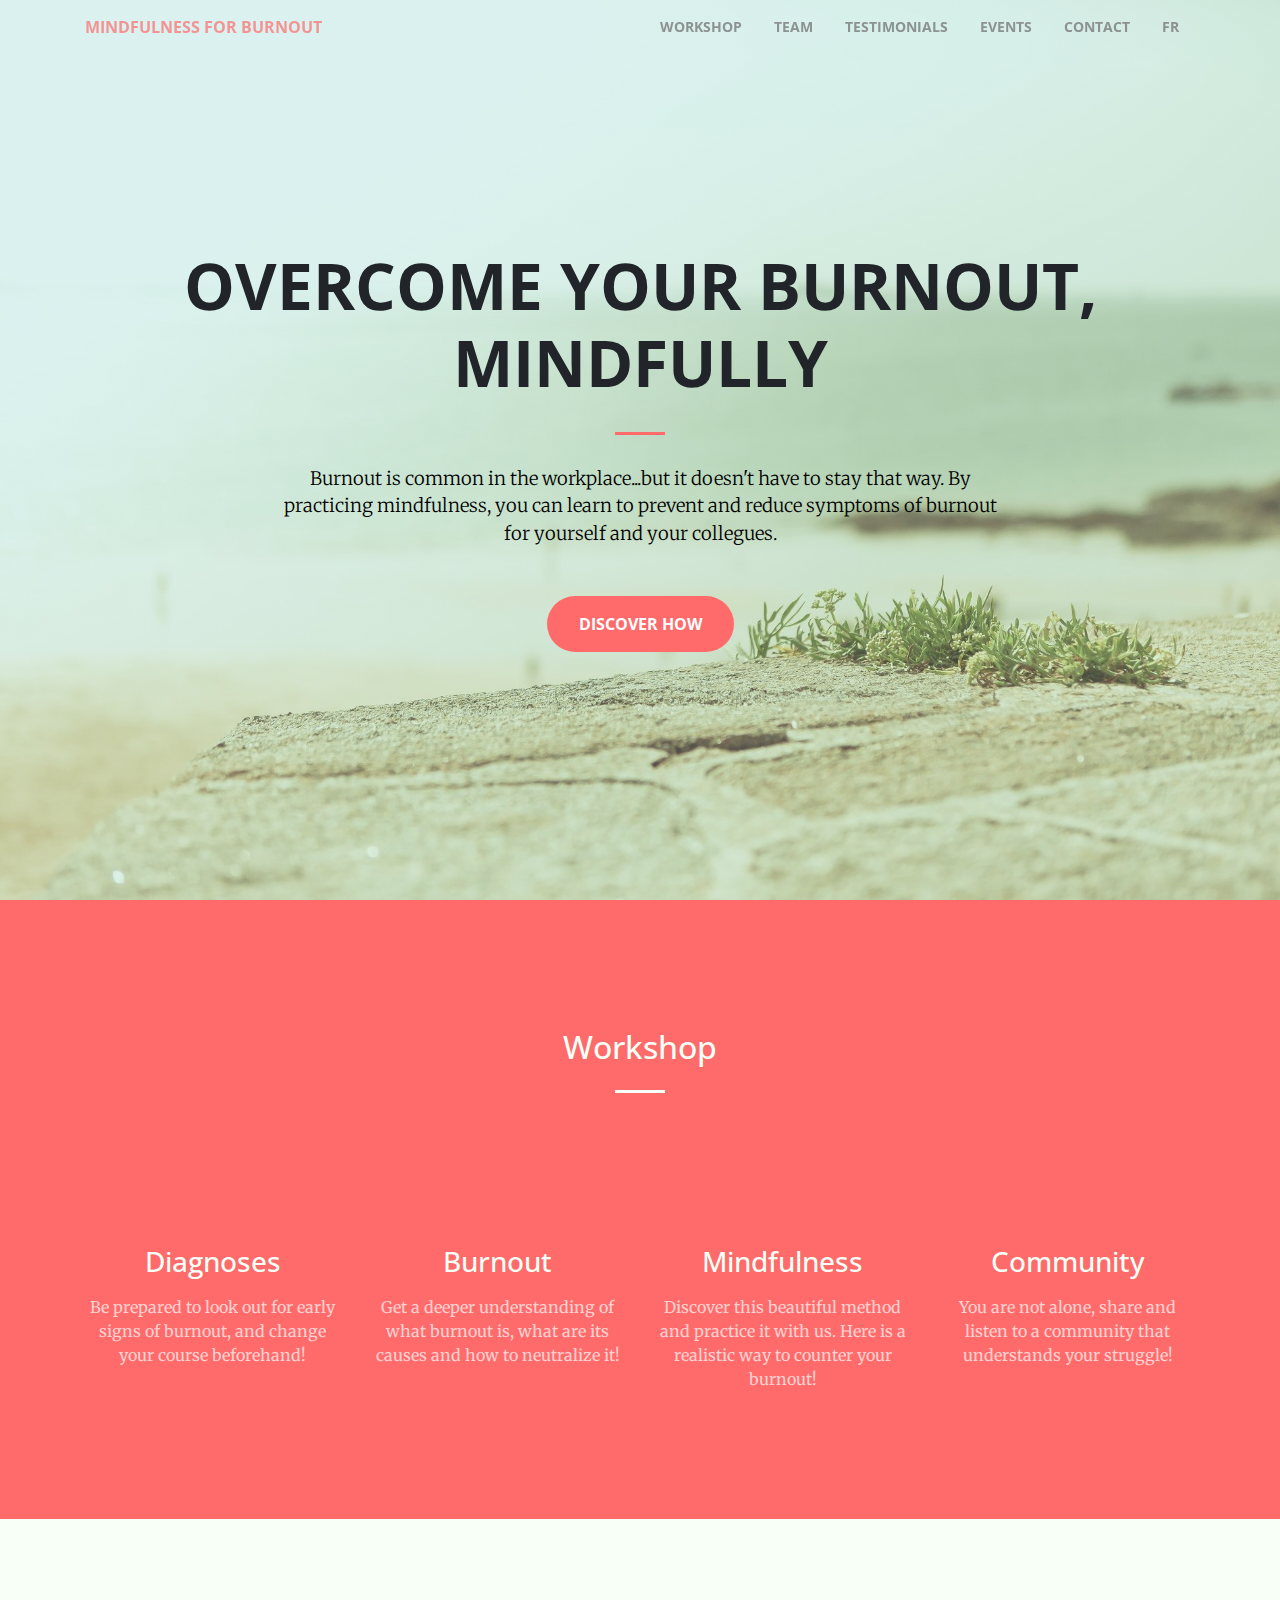
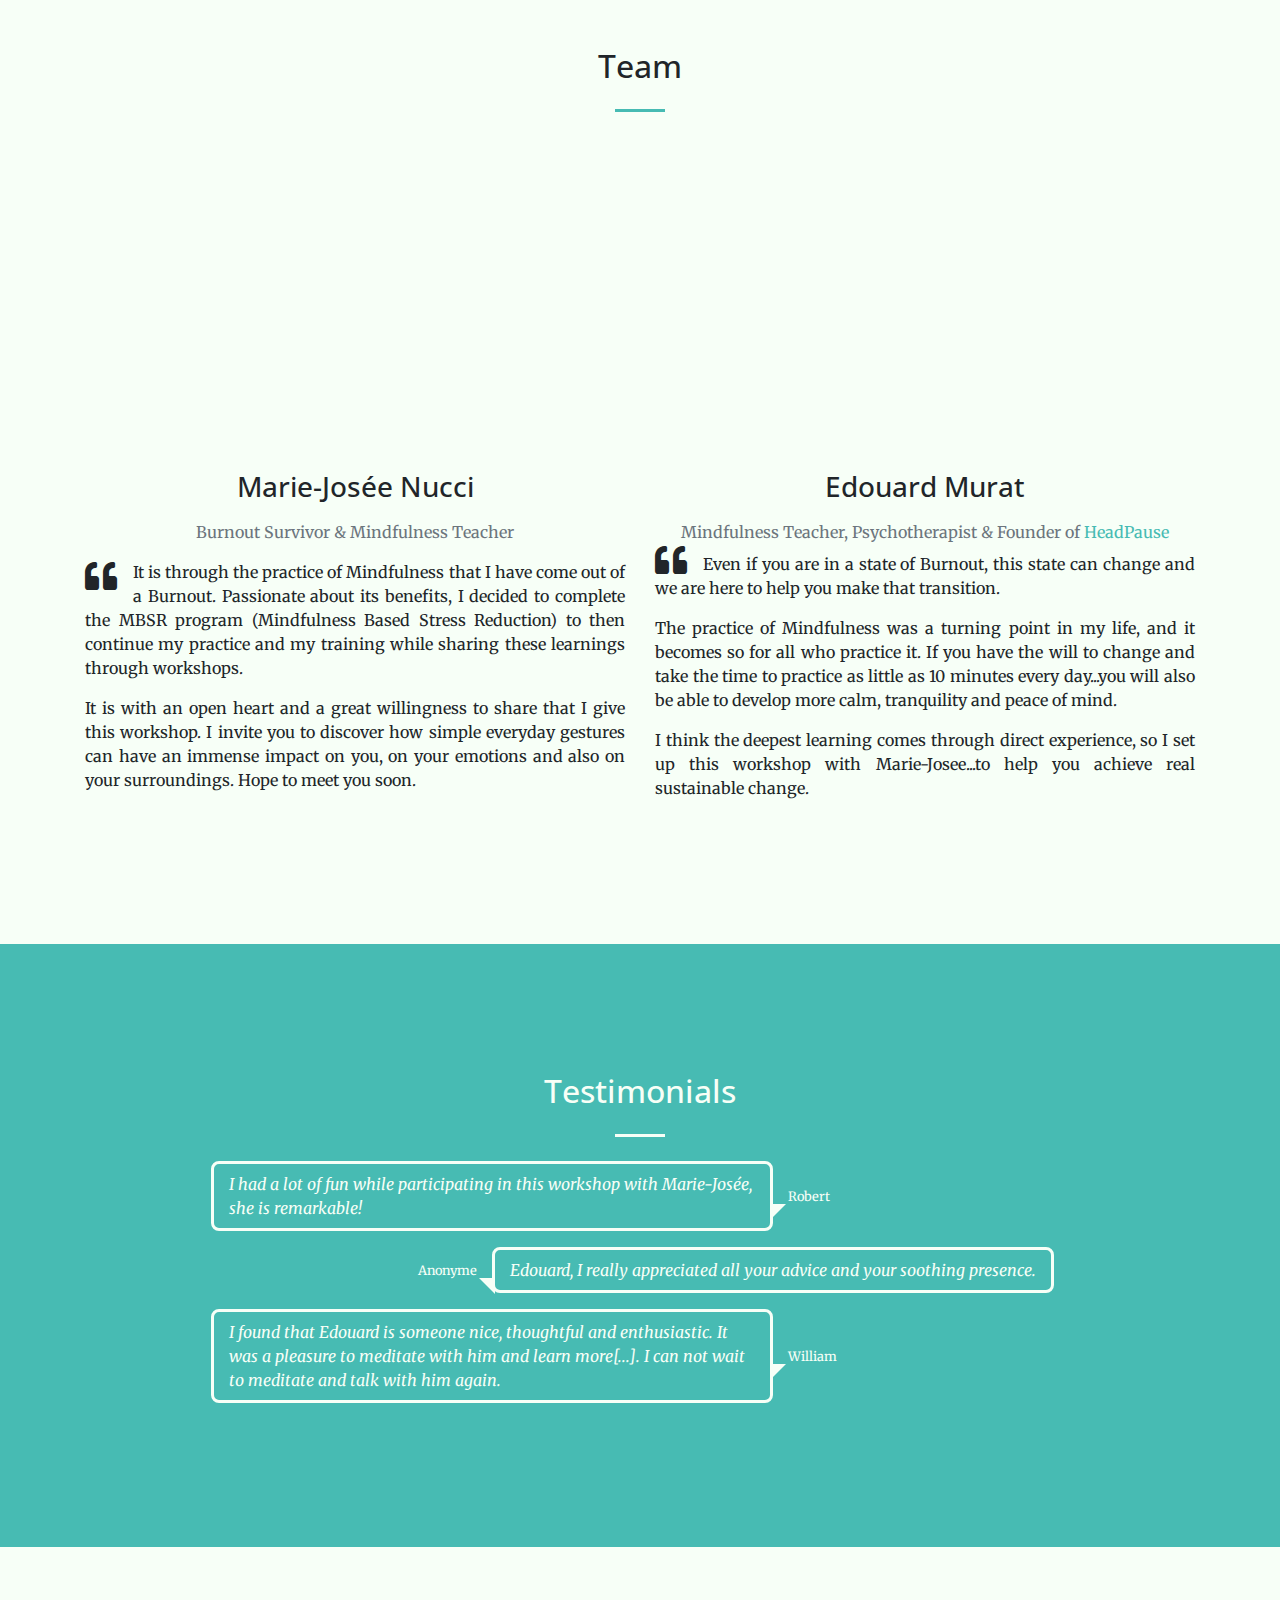
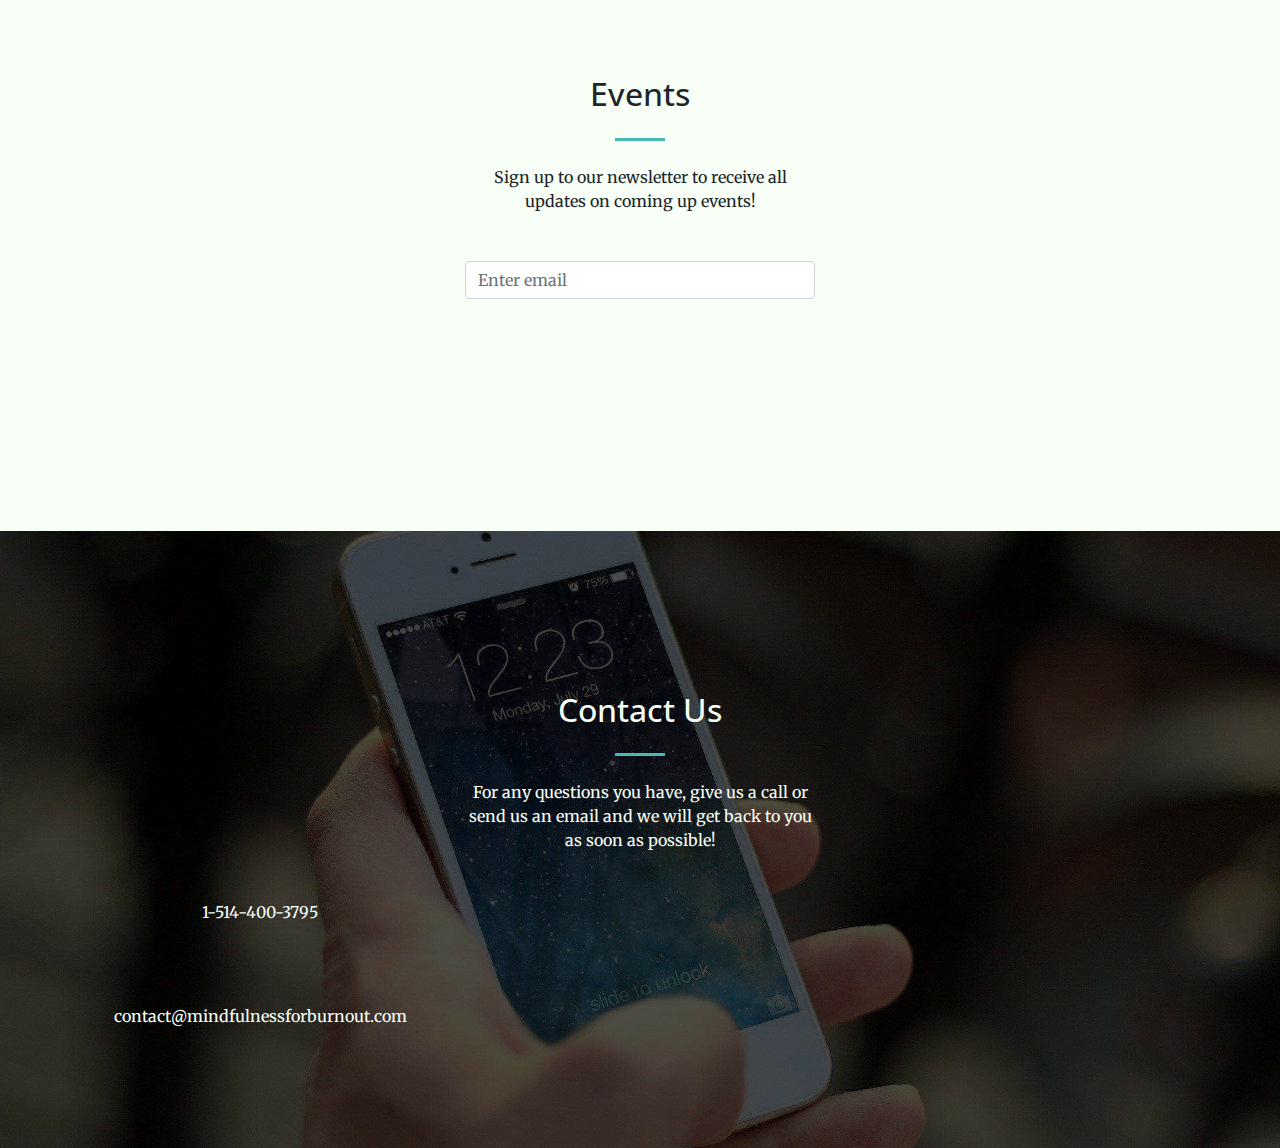
==== commit 0e60b1d1: "Update english version with testimonials and team descriptions" ====
--- a/index-en.html
+++ b/index-en.html
@@ -43,6 +43,9 @@
               <a class="nav-link js-scroll-trigger" href="#team">Team</a>
             </li>
             <li class="nav-item">
+              <a class="nav-link js-scroll-trigger" href="#testimony">Testimonials</a>
+            </li>
+            <li class="nav-item">
               <a class="nav-link js-scroll-trigger" href="#events">Events</a>
             </li>
             <li class="nav-item">
@@ -131,7 +134,10 @@
             <div class="mt-5 mx-auto">
               <img data-src="/img/team/marie-josee.jpg" class="lazyload mb-3 w-50 img-fluid rounded-circle sr-image"/>
               <h3 class="mb-3">Marie-Josée Nucci</h3>
-              <p class="text-muted mb-0">Burnout Survivor & Mindfulness Teacher</p>
+              <p class="text-muted">Burnout Survivor & Mindfulness Teacher</p>
+              <i class="fa fa-2x fa-quote-left float-left"></i>
+              <p class="mt-2 text-justify">It is through the practice of Mindfulness that I have come out of a Burnout. Passionate about its benefits, I decided to complete the MBSR program (Mindfulness Based Stress Reduction) to then continue my practice and my training while sharing these learnings through workshops.</p>
+              <p class="mt-2 text-justify">It is with an open heart and a great willingness to share that I give this workshop. I invite you to discover how simple everyday gestures can have an immense impact on you, on your emotions and also on your surroundings. Hope to meet you soon.</p>
             </div>
           </div>
           <div class="col-lg-6 text-center">
@@ -139,18 +145,65 @@
               <img data-src="/img/team/edouard.jpg" class="lazyload mb-3 w-50 img-fluid rounded-circle sr-image"/>
               <h3 class="mb-3">Edouard Murat</h3>
               <p class="text-muted mb-0">Mindfulness Teacher, Psychotherapist & Founder of <a class="blue" href="https://www.headpause.com/index-en.html">HeadPause</a></p>
-            </div>
-          </div>
-        </div>
-      </div>
-    </section>
-
-    <section id="events" class="bg-blue text-white">
+              <i class="fa fa-2x fa-quote-left float-left"></i>
+              <p class="mt-2 text-justify">Even if you are in a state of Burnout, this state can change and we are here to help you make that transition.</p>
+              <p class="mt-2 text-justify">The practice of Mindfulness was a turning point in my life, and it becomes so for all who practice it. If you have the will to change and take the time to practice as little as 10 minutes every day...you will also be able to develop more calm, tranquility and peace of mind.</p>
+              <p class="mt-2 text-justify">I think the deepest learning comes through direct experience, so I set up this workshop with Marie-Josee...to help you achieve real sustainable change.</p>
+            </div>
+          </div>
+        </div>
+      </div>
+    </section>
+
+    <section id="testimony" class="bg-blue text-white">
+      <div class="container">
+        <div class="row">
+          <div class="col-lg-12 text-center">
+            <h2 class="section-heading">Testimonials</h2>
+            <hr class="my-4 light">
+          </div>
+        </div>
+      </div>
+      <div class="container">
+        <div class="row">
+          <div class="col-lg-12 text-center">
+            <div class="mx-auto">
+              <div class="row mb-3 mr-0 justify-content-center">
+                <div class="col-6 text-left speech-bubble speech-bubble-right">
+                  <p class="font-italic my-2">I had a lot of fun while participating in this workshop with Marie-Josée, she is remarkable!</p>
+                </div>
+                <div class="col-3 d-flex justify-content-start align-items-center">
+                  <small>Robert</small>
+                </div>
+              </div>
+              <div class="row mb-3 mr-0 justify-content-center">
+                <div class="col-3 d-flex justify-content-end align-items-center">
+                  <small>Anonyme</small>
+                </div>
+                <div class="col-6 text-left speech-bubble speech-bubble-left">
+                  <p class="font-italic my-2">Edouard, I really appreciated all your advice and your soothing presence.</p>
+                </div>
+              </div>
+              <div class="row mb-3 mr-0 justify-content-center">
+                <div class="col-6 text-left speech-bubble speech-bubble-right">
+                  <p class="font-italic my-2">I found that Edouard is someone nice, thoughtful and enthusiastic. It was a pleasure to meditate with him and learn more[...]. I can not wait to meditate and talk with him again.</p>
+                </div>
+                <div class="col-3 d-flex justify-content-start align-items-center">
+                  <small>William</small>
+                </div>
+              </div>
+            </div>
+          </div>
+        </div>
+      </div>
+    </section>
+
+     <section id="events" class="bg-light">
       <div class="container">
         <div class="row">
           <div class="col-lg-12 text-center">
             <h2 class="section-heading">Events</h2>
-            <hr class="light my-4">
+            <hr class="my-4 blue">
           </div>
         </div>
       </div>
--- a/css/header.min.css
+++ b/css/header.min.css
@@ -1 +1 @@
-body,html{width:100%;height:100%}body{font-family:merriweather,helvetica neue,Arial,sans-serif}hr{max-width:50px;border-width:3px;border-color:#ff6b6b}hr.light{border-color:#f7fff7}hr.blue{border-color:#47bbb3}a{color:#ff6b6b;-webkit-transition:all .2s;-moz-transition:all .2s;transition:all .2s}a:hover{color:#ff6b6b}a.blue{color:#47bbb3}h1,h2,h3,h4,h5,h6{font-family:open sans,helvetica neue,Arial,sans-serif}.bg-primary{background-color:#ff6b6b!important}.bg-light{background-color:#f7fff7!important}.bg-dark{background-color:#434c55!important}.bg-blue{background-color:#47bbb3!important}.text-faded{color:rgba(255,255,255,.7)}section{padding:8rem 0}.section-heading{margin-top:0}::-moz-selection{color:#f7fff7;background:#434c55;text-shadow:none}::selection{color:#f7fff7;background:#434c55;text-shadow:none}img::selection{color:#f7fff7;background:transparent}img::-moz-selection{color:#f7fff7;background:transparent}#mainNav{border-bottom:1px solid rgba(33,37,41,.1);background-color:#f7fff7;font-family:open sans,helvetica neue,Arial,sans-serif;-webkit-transition:all .2s;-moz-transition:all .2s;transition:all .2s}#mainNav .navbar-brand{font-weight:700;font-size:1rem;text-transform:uppercase;color:#ff6b6b;font-family:open sans,helvetica neue,Arial,sans-serif}#mainNav .navbar-brand:focus,#mainNav .navbar-brand:hover{color:#ff6b6b}#mainNav .navbar-nav>li.nav-item>a.nav-link,#mainNav .navbar-nav>li.nav-item>a.nav-link:focus{font-size:.9rem;font-weight:700;text-transform:uppercase;color:#434c55}#mainNav .navbar-nav>li.nav-item>a.nav-link:hover,#mainNav .navbar-nav>li.nav-item>a.nav-link:focus:hover{color:#ff6b6b}#mainNav .navbar-nav>li.nav-item>a.nav-link.active,#mainNav .navbar-nav>li.nav-item>a.nav-link:focus.active{color:#ff6b6b!important;background-color:transparent}#mainNav .navbar-nav>li.nav-item>a.nav-link.active:hover,#mainNav .navbar-nav>li.nav-item>a.nav-link:focus.active:hover{background-color:transparent}@media(min-width:992px){#mainNav{border-color:transparent;background-color:transparent}#mainNav .navbar-brand{color:rgba(255,107,107,.7)}#mainNav .navbar-brand:focus,#mainNav .navbar-brand:hover{color:#ee4b28}#mainNav .navbar-nav>li.nav-item>a.nav-link{padding:.5rem 1rem}#mainNav .navbar-nav>li.nav-item>a.nav-link,#mainNav .navbar-nav>li.nav-item>a.nav-link:focus{color:rgba(107,107,107,.7)}#mainNav .navbar-nav>li.nav-item>a.nav-link:hover,#mainNav .navbar-nav>li.nav-item>a.nav-link:focus:hover{color:#ee4b28}#mainNav.navbar-shrink{border-bottom:1px solid rgba(33,37,41,.1);background-color:#f7fff7}#mainNav.navbar-shrink .navbar-brand{color:#ff6b6b}#mainNav.navbar-shrink .navbar-brand:focus,#mainNav.navbar-shrink .navbar-brand:hover{color:#ee4b28}#mainNav.navbar-shrink .navbar-nav>li.nav-item>a.nav-link,#mainNav.navbar-shrink .navbar-nav>li.nav-item>a.nav-link:focus{color:#434c55}#mainNav.navbar-shrink .navbar-nav>li.nav-item>a.nav-link:hover,#mainNav.navbar-shrink .navbar-nav>li.nav-item>a.nav-link:focus:hover{color:#ff6b6b}}header.masthead{padding-top:10rem;padding-bottom:calc(10rem - 56px);background:linear-gradient( rgba(71,187,179,.2),rgba(71,187,179,.2) ),url(../img/header.jpg);background-position:center center;-webkit-background-size:cover;-moz-background-size:cover;-o-background-size:cover;background-size:cover}header.masthead hr{margin-top:30px;margin-bottom:30px}header.masthead h1{font-size:2rem}header.masthead p{font-weight:300}@media(min-width:768px){header.masthead p{font-size:1.15rem}#mainNav.navbar-brand{font-size:1.25rem}}@media(min-width:992px){header.masthead{height:100vh;min-height:650px;padding-top:0;padding-bottom:0}header.masthead h1{font-size:3rem}}@media(min-width:1200px){header.masthead h1{font-size:4rem}}.service-box{max-width:400px}.text-primary{color:#ff6b6b!important}.text-white{color:#f7fff7!important}.text-black{color:#000!important}.btn{font-weight:700;text-transform:uppercase;border:0;border-radius:300px!important;-webkit-appearance:button-bevel!important;font-family:open sans,helvetica neue,Arial,sans-serif}.btn-xl{padding:1rem 2rem}.btn-primary{background-color:#ff6b6b;border-color:#ff6b6b}.btn-primary:hover,.btn-primary:focus,.btn-primary:active{color:#f7fff7;background-color:#ee4b28!important}.btn-primary:active,.btn-primary:focus{box-shadow:0 0 0 .2rem rgba(240,95,64,.5)!important}+body,html{width:100%;height:100%}body{font-family:merriweather,helvetica neue,Arial,sans-serif}hr{max-width:50px;border-width:3px;border-color:#ff6b6b}hr.light{border-color:#f7fff7}hr.blue{border-color:#47bbb3}a{color:#ff6b6b;-webkit-transition:all .2s;-moz-transition:all .2s;transition:all .2s}a:hover{color:#ff6b6b}a.blue{color:#47bbb3}h1,h2,h3,h4,h5,h6{font-family:open sans,helvetica neue,Arial,sans-serif}.bg-primary{background-color:#ff6b6b!important}.bg-light{background-color:#f7fff7!important}.bg-dark{background-color:#434c55!important}.bg-blue{background-color:#47bbb3!important}.text-faded{color:rgba(255,255,255,.7)}section{padding:8rem 0}.section-heading{margin-top:0}::-moz-selection{color:#f7fff7;background:#434c55;text-shadow:none}::selection{color:#f7fff7;background:#434c55;text-shadow:none}img::selection{color:#f7fff7;background:transparent}img::-moz-selection{color:#f7fff7;background:transparent}#mainNav{border-bottom:1px solid rgba(33,37,41,.1);background-color:#f7fff7;font-family:open sans,helvetica neue,Arial,sans-serif;-webkit-transition:all .2s;-moz-transition:all .2s;transition:all .2s}#mainNav .navbar-brand{font-weight:700;font-size:1rem;text-transform:uppercase;color:#ff6b6b;font-family:open sans,helvetica neue,Arial,sans-serif}#mainNav .navbar-brand:focus,#mainNav .navbar-brand:hover{color:#ff6b6b}#mainNav .navbar-nav>li.nav-item>a.nav-link,#mainNav .navbar-nav>li.nav-item>a.nav-link:focus{font-size:.9rem;font-weight:700;text-transform:uppercase;color:#434c55}#mainNav .navbar-nav>li.nav-item>a.nav-link:hover,#mainNav .navbar-nav>li.nav-item>a.nav-link:focus:hover{color:#ff6b6b}#mainNav .navbar-nav>li.nav-item>a.nav-link.active,#mainNav .navbar-nav>li.nav-item>a.nav-link:focus.active{color:#ff6b6b!important;background-color:transparent}#mainNav .navbar-nav>li.nav-item>a.nav-link.active:hover,#mainNav .navbar-nav>li.nav-item>a.nav-link:focus.active:hover{background-color:transparent}@media(min-width:992px){#mainNav{border-color:transparent;background-color:transparent}#mainNav .navbar-brand{color:rgba(255,107,107,.7)}#mainNav .navbar-brand:focus,#mainNav .navbar-brand:hover{color:#ee4b28}#mainNav .navbar-nav>li.nav-item>a.nav-link{padding:.5rem 1rem}#mainNav .navbar-nav>li.nav-item>a.nav-link,#mainNav .navbar-nav>li.nav-item>a.nav-link:focus{color:rgba(107,107,107,.7)}#mainNav .navbar-nav>li.nav-item>a.nav-link:hover,#mainNav .navbar-nav>li.nav-item>a.nav-link:focus:hover{color:#ee4b28}#mainNav.navbar-shrink{border-bottom:1px solid rgba(33,37,41,.1);background-color:#f7fff7}#mainNav.navbar-shrink .navbar-brand{color:#ff6b6b}#mainNav.navbar-shrink .navbar-brand:focus,#mainNav.navbar-shrink .navbar-brand:hover{color:#ee4b28}#mainNav.navbar-shrink .navbar-nav>li.nav-item>a.nav-link,#mainNav.navbar-shrink .navbar-nav>li.nav-item>a.nav-link:focus{color:#434c55}#mainNav.navbar-shrink .navbar-nav>li.nav-item>a.nav-link:hover,#mainNav.navbar-shrink .navbar-nav>li.nav-item>a.nav-link:focus:hover{color:#ff6b6b}}header.masthead{padding-top:10rem;padding-bottom:calc(10rem - 56px);background:linear-gradient( rgba(71,187,179,.2),rgba(71,187,179,.2) ),url(../img/header.jpg);background-position:center center;-webkit-background-size:cover;-moz-background-size:cover;-o-background-size:cover;background-size:cover}header.masthead hr{margin-top:30px;margin-bottom:30px}header.masthead h1{font-size:2rem}header.masthead p{font-weight:300}@media(min-width:768px){header.masthead p{font-size:1.15rem}#mainNav.navbar-brand{font-size:1.25rem}}@media(min-width:992px){header.masthead{height:100vh;min-height:650px;padding-top:0;padding-bottom:0}header.masthead h1{font-size:3rem}}@media(min-width:1200px){header.masthead h1{font-size:4rem}}.service-box{max-width:400px}.text-primary{color:#ff6b6b!important}.text-white{color:#f7fff7!important}.text-black{color:#000!important}.btn{font-weight:700;text-transform:uppercase;border:0;border-radius:300px!important;-webkit-appearance:button-bevel!important;font-family:open sans,helvetica neue,Arial,sans-serif}.btn-xl{padding:1rem 2rem}.btn-primary{background-color:#ff6b6b;border-color:#ff6b6b}.btn-primary:hover,.btn-primary:focus,.btn-primary:active{color:#f7fff7;background-color:#ee4b28!important}.btn-primary:active,.btn-primary:focus{box-shadow:0 0 0 .2rem rgba(240,95,64,.5)!important}.btn-blue{background-color:#47bbb3;border-color:#47bbb3}.btn-blue:hover,.btn-blue:focus,.btn-blue:active{color:#31847e;background-color:#31847e!important}.btn-blue:active,.btn-blue:focus{box-shadow:0 0 0 .2rem rgba(240,95,64,.5)!important}--- a/css/footer.min.css
+++ b/css/footer.min.css
@@ -1 +1 @@
-.footer{padding-top:10rem;padding-bottom:calc(10rem - 56px);background:linear-gradient( rgba(0,0,0,.7),rgba(0,0,0,.7) ),url(../img/footer.jpg);background-position:center center;-webkit-background-size:cover;-moz-background-size:cover;-o-background-size:cover;background-size:cover}+.footer{padding-top:10rem;padding-bottom:calc(10rem - 56px);background:linear-gradient( rgba(0,0,0,.7),rgba(0,0,0,.7) ),url(../img/footer.jpg);background-position:center center;-webkit-background-size:cover;-moz-background-size:cover;-o-background-size:cover;background-size:cover}.fa-quote-left:before{display:inline-block;margin-right:.5em}.speech-bubble{position:relative;border-radius:.5em;border-color:#f7fff7;border-style:solid}.speech-bubble:after{content:'';position:absolute;top:50%;width:0;height:0;border:1em solid transparent;border-top:0;margin-top:.5em}.speech-bubble-right:after{right:0;border-left-color:#f7fff7;border-right:0;margin-right:-1em}.speech-bubble-left:after{left:0;border-right-color:#f7fff7;border-left:0;margin-left:-1em}br{line-height:150%}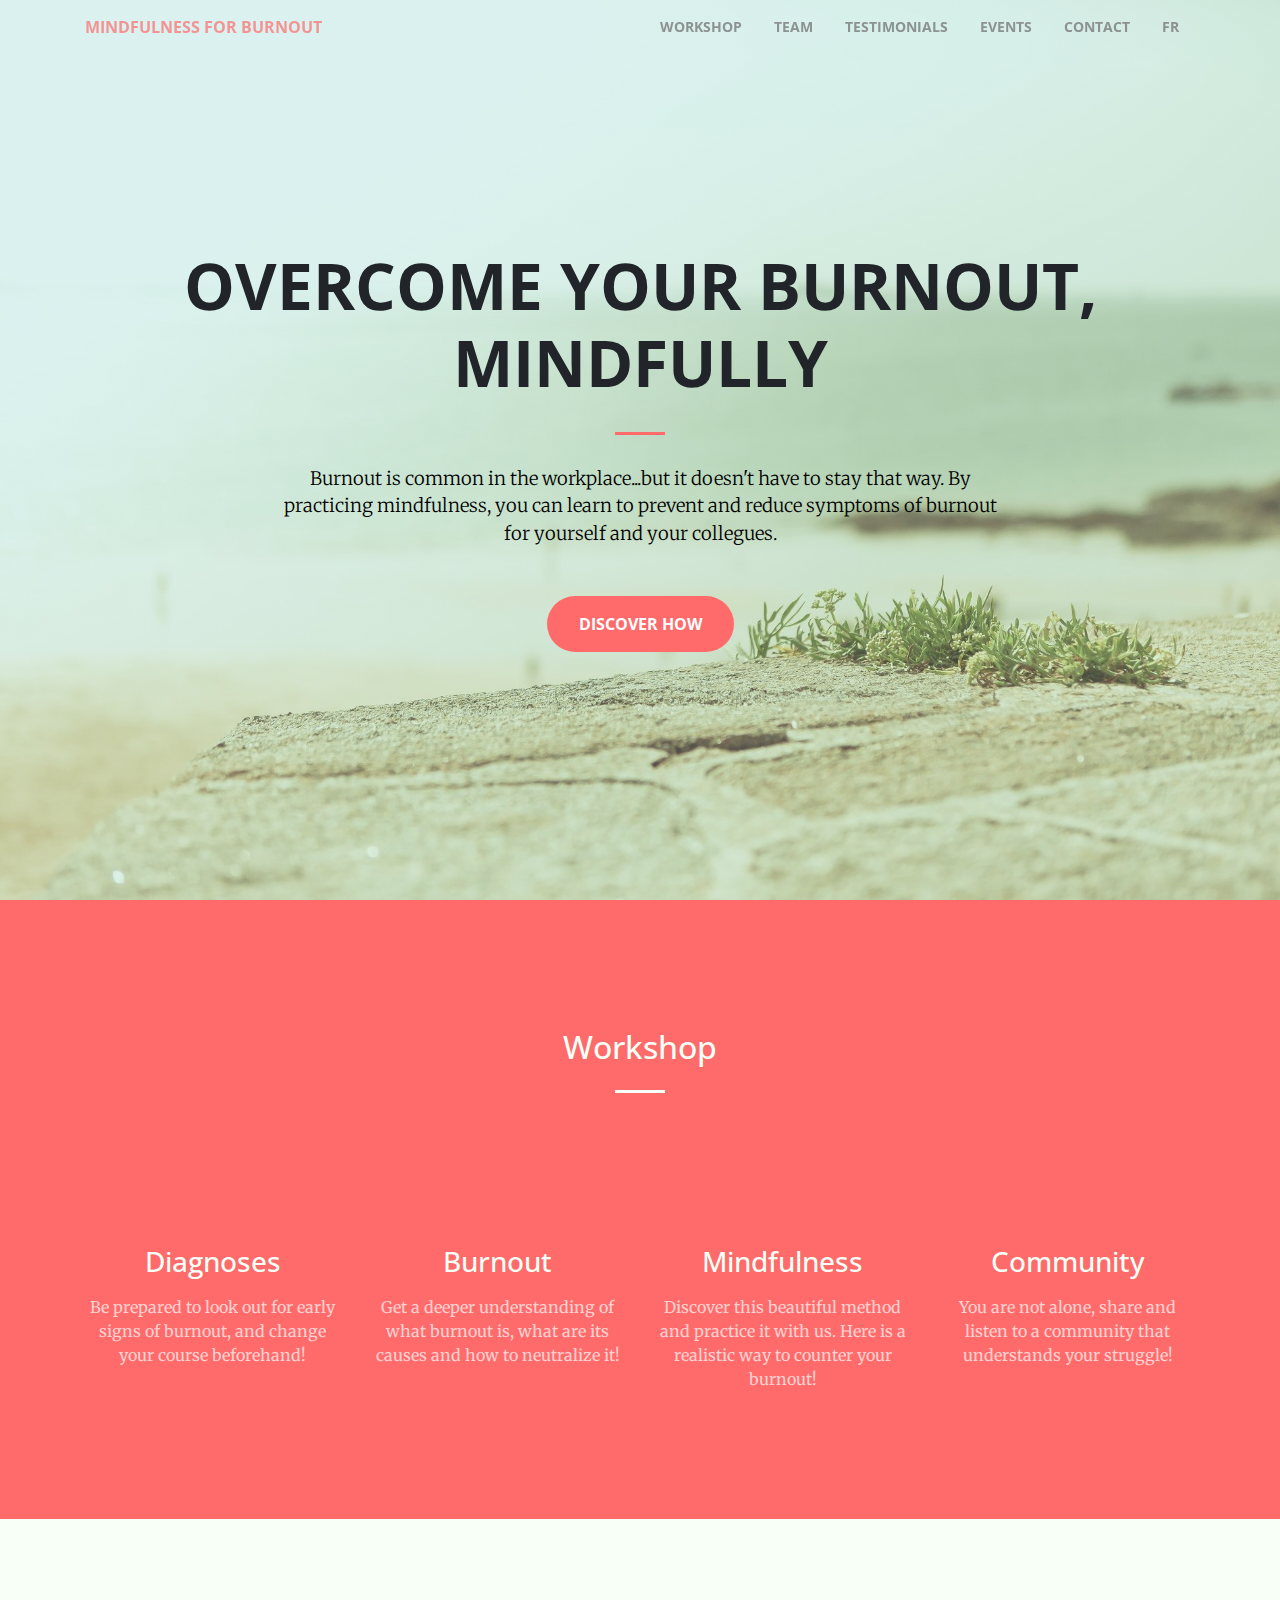
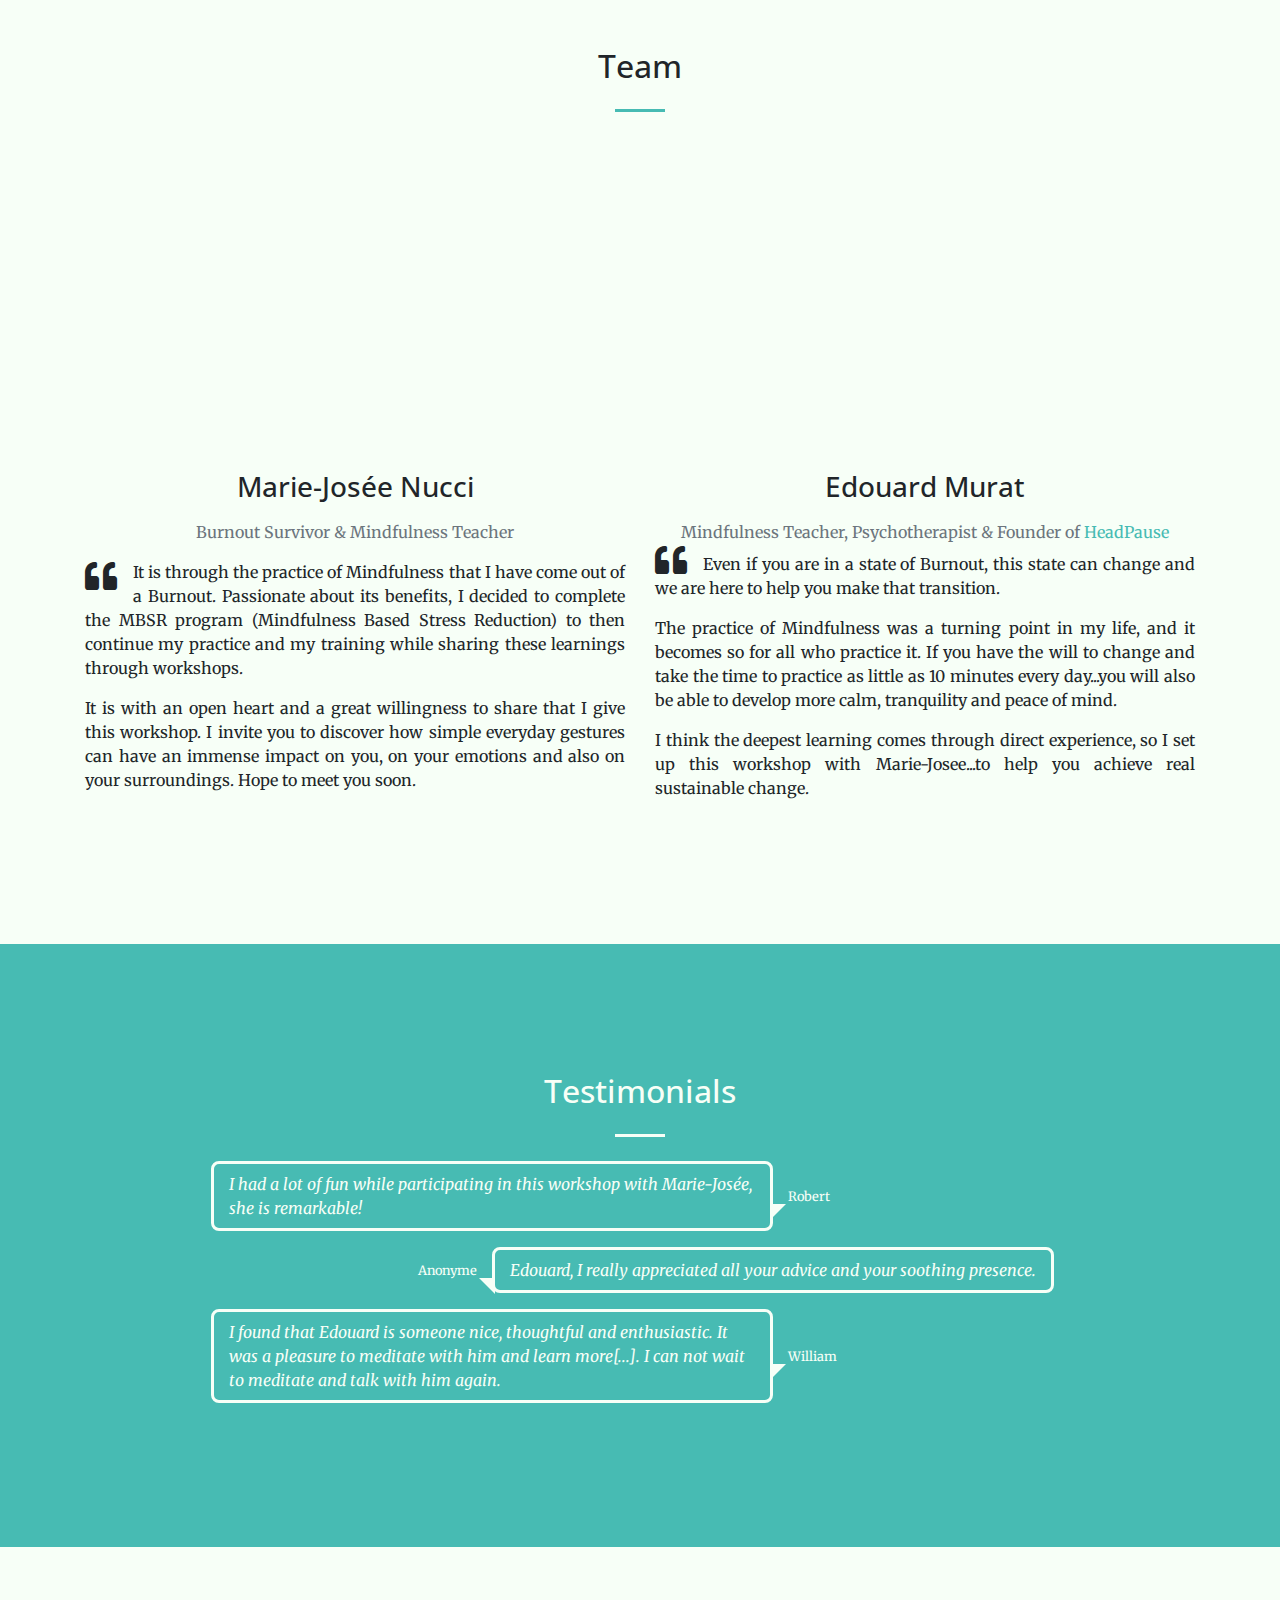
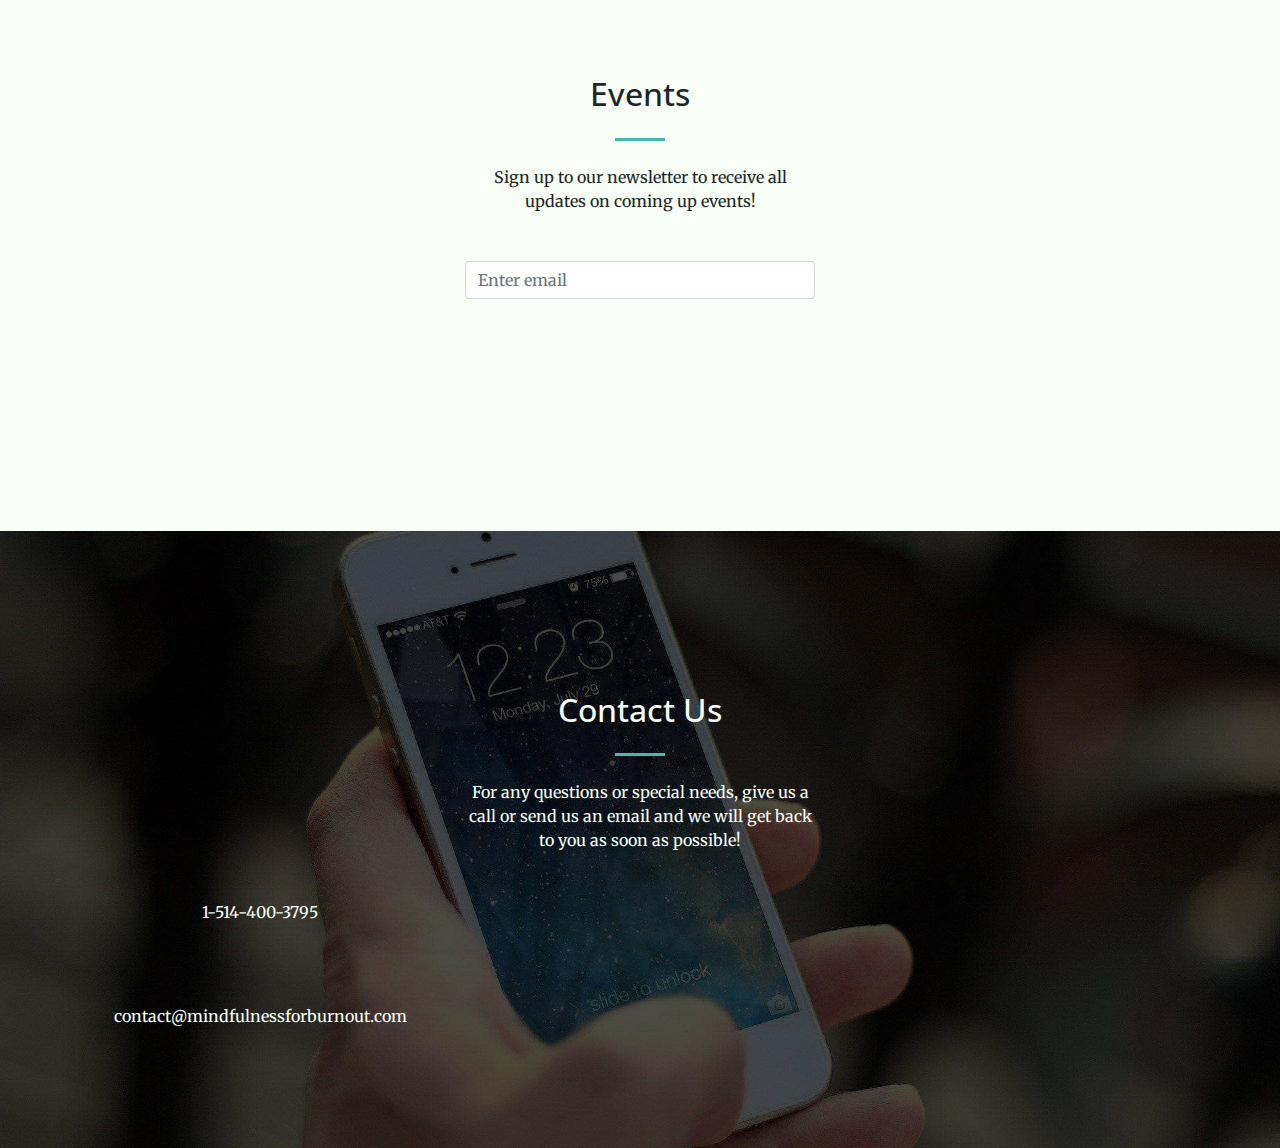
==== commit 5ff786df: "Fix text for contacting us" ====
--- a/index-en.html
+++ b/index-en.html
@@ -228,7 +228,7 @@
           <div class="col-lg-4 mx-auto text-center">
             <h2 class="section-heading">Contact Us</h2>
             <hr class="my-4 blue">
-            <p class="mb-5">For any questions you have, give us a call or send us an email and we will get back to you as soon as possible!</p>
+            <p class="mb-5">For any questions or special needs, give us a call or send us an email and we will get back to you as soon as possible!</p>
           </div>
         </div>
         <div class="row">
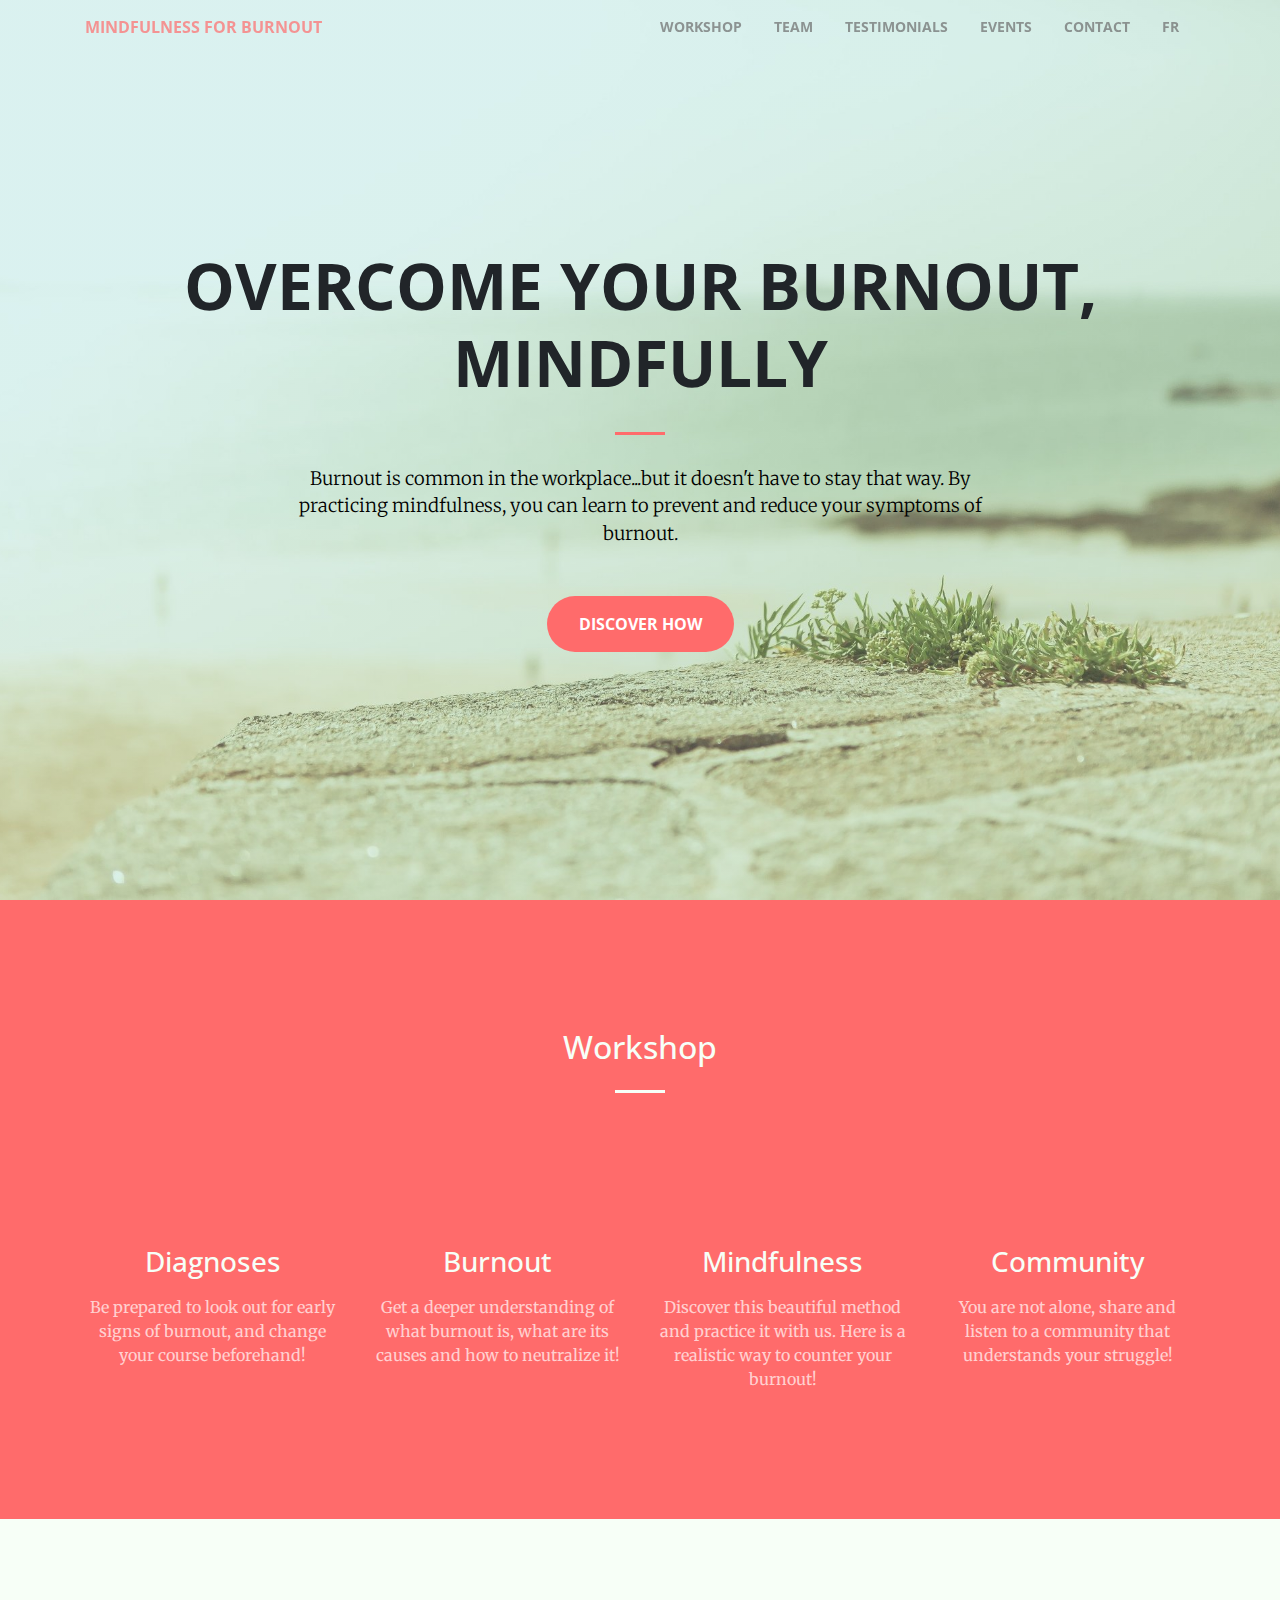
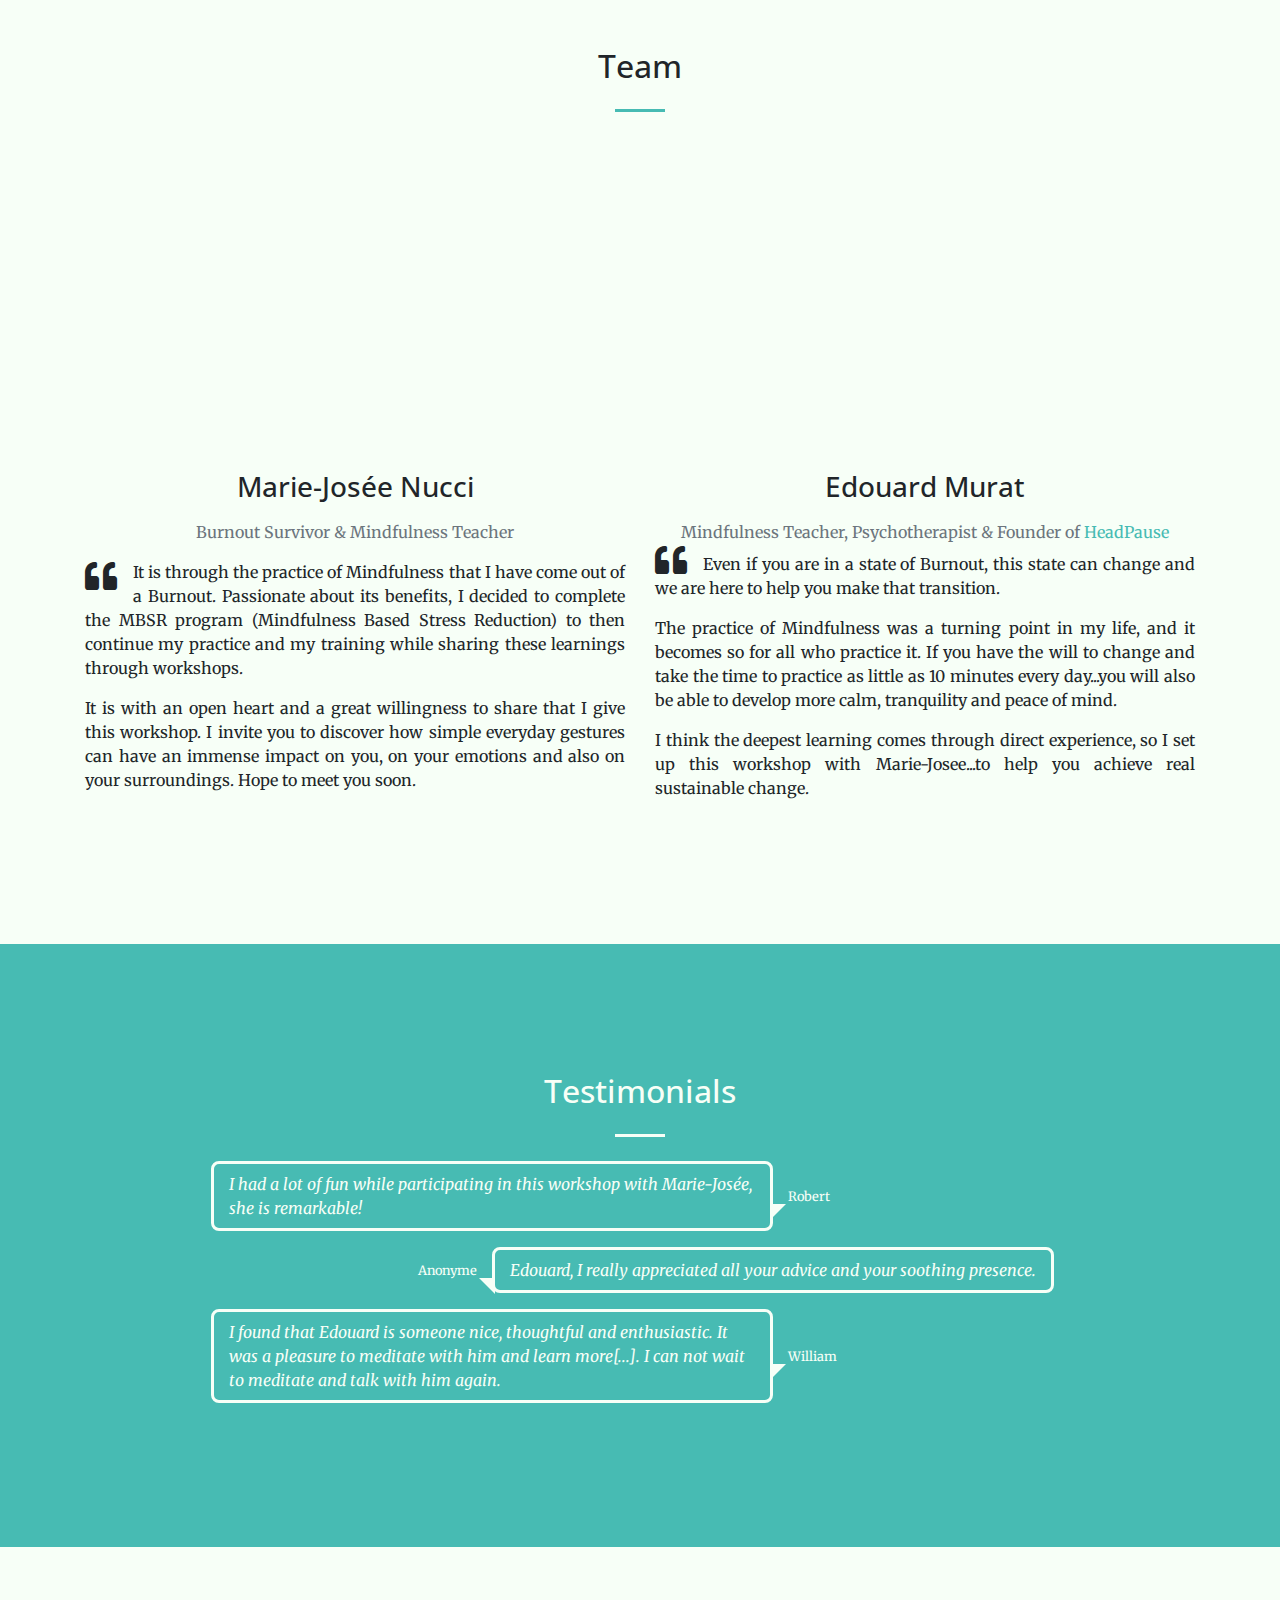
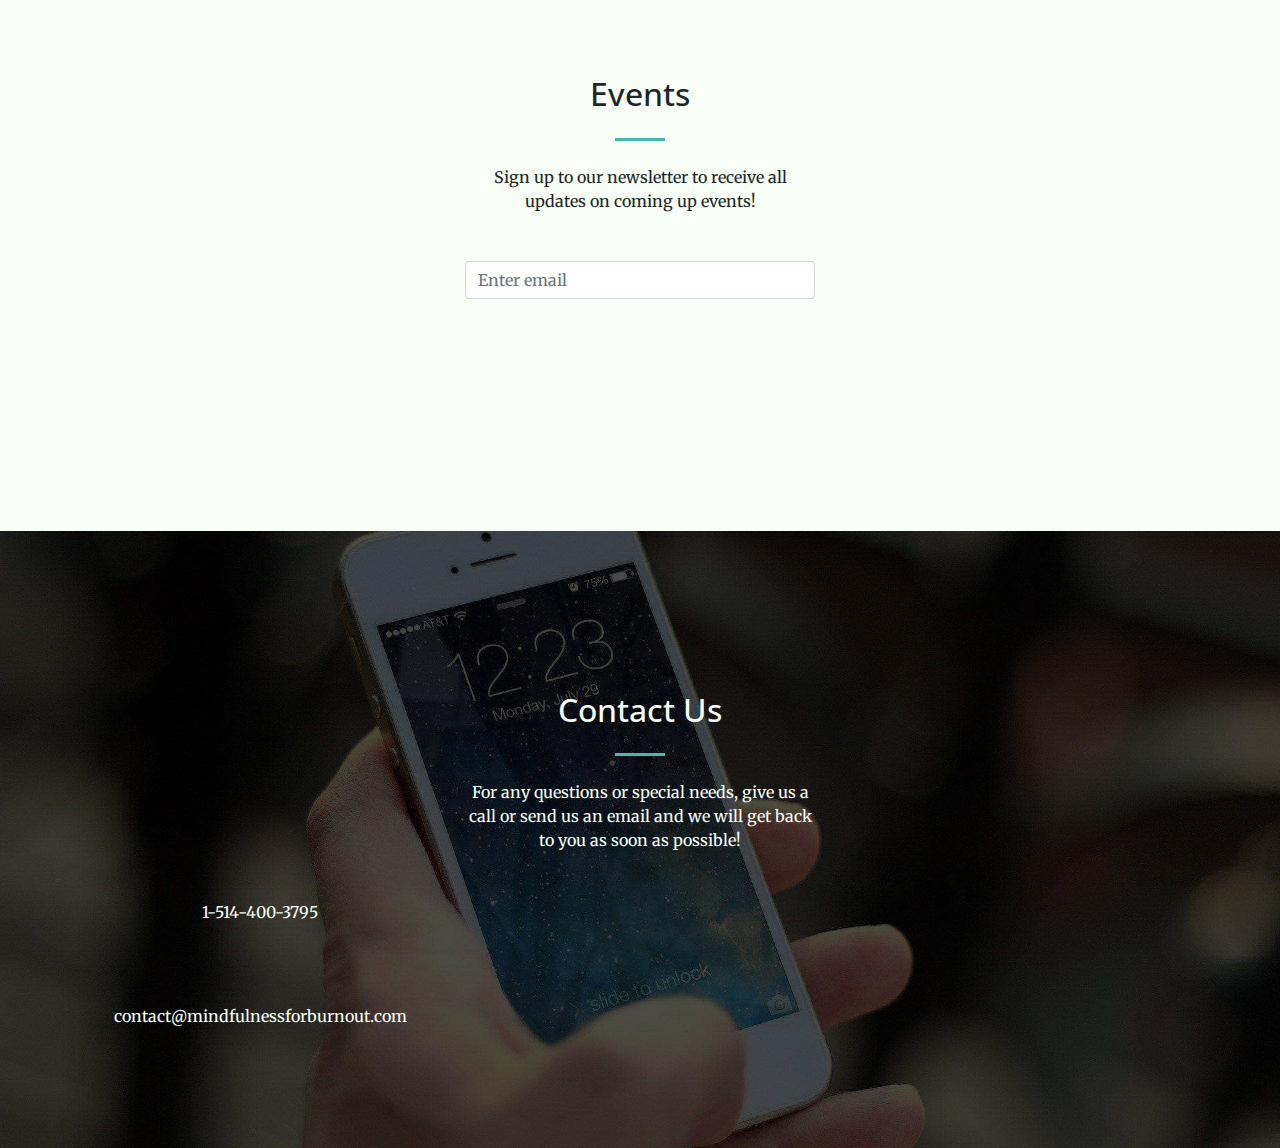
==== commit 10f2e0ce: "Update description" ====
--- a/index-en.html
+++ b/index-en.html
@@ -69,7 +69,7 @@
             <hr>
           </div>
           <div class="col-lg-8 mx-auto">
-            <p class="mb-5 text-black">Burnout is common in the workplace...but it doesn't have to stay that way. By practicing mindfulness, you can learn to prevent and reduce symptoms of burnout for yourself and your collegues.</p>
+            <p class="mb-5 text-black">Burnout is common in the workplace...but it doesn't have to stay that way. By practicing mindfulness, you can learn to prevent and reduce your symptoms of burnout.</p>
             <a class="btn btn-primary btn-xl js-scroll-trigger sr-button" href="#workshop">Discover How</a>
           </div>
         </div>
